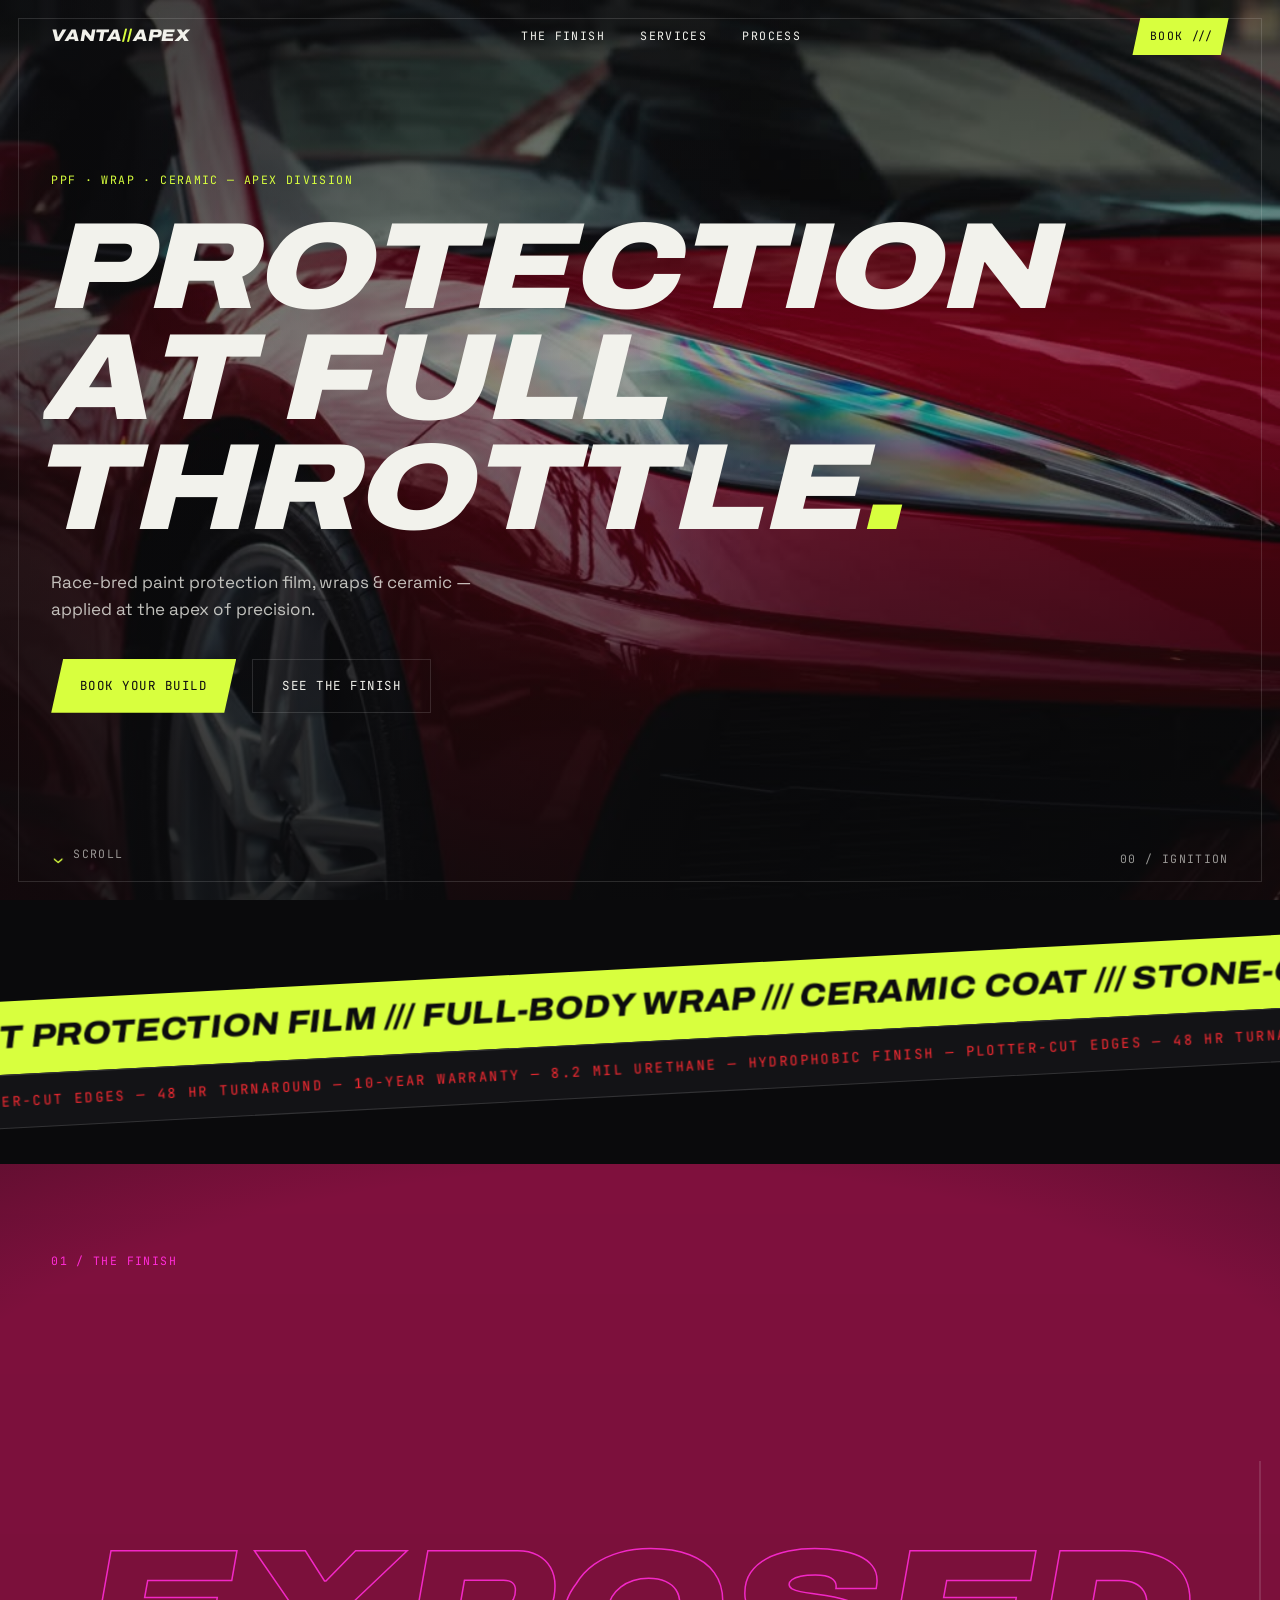
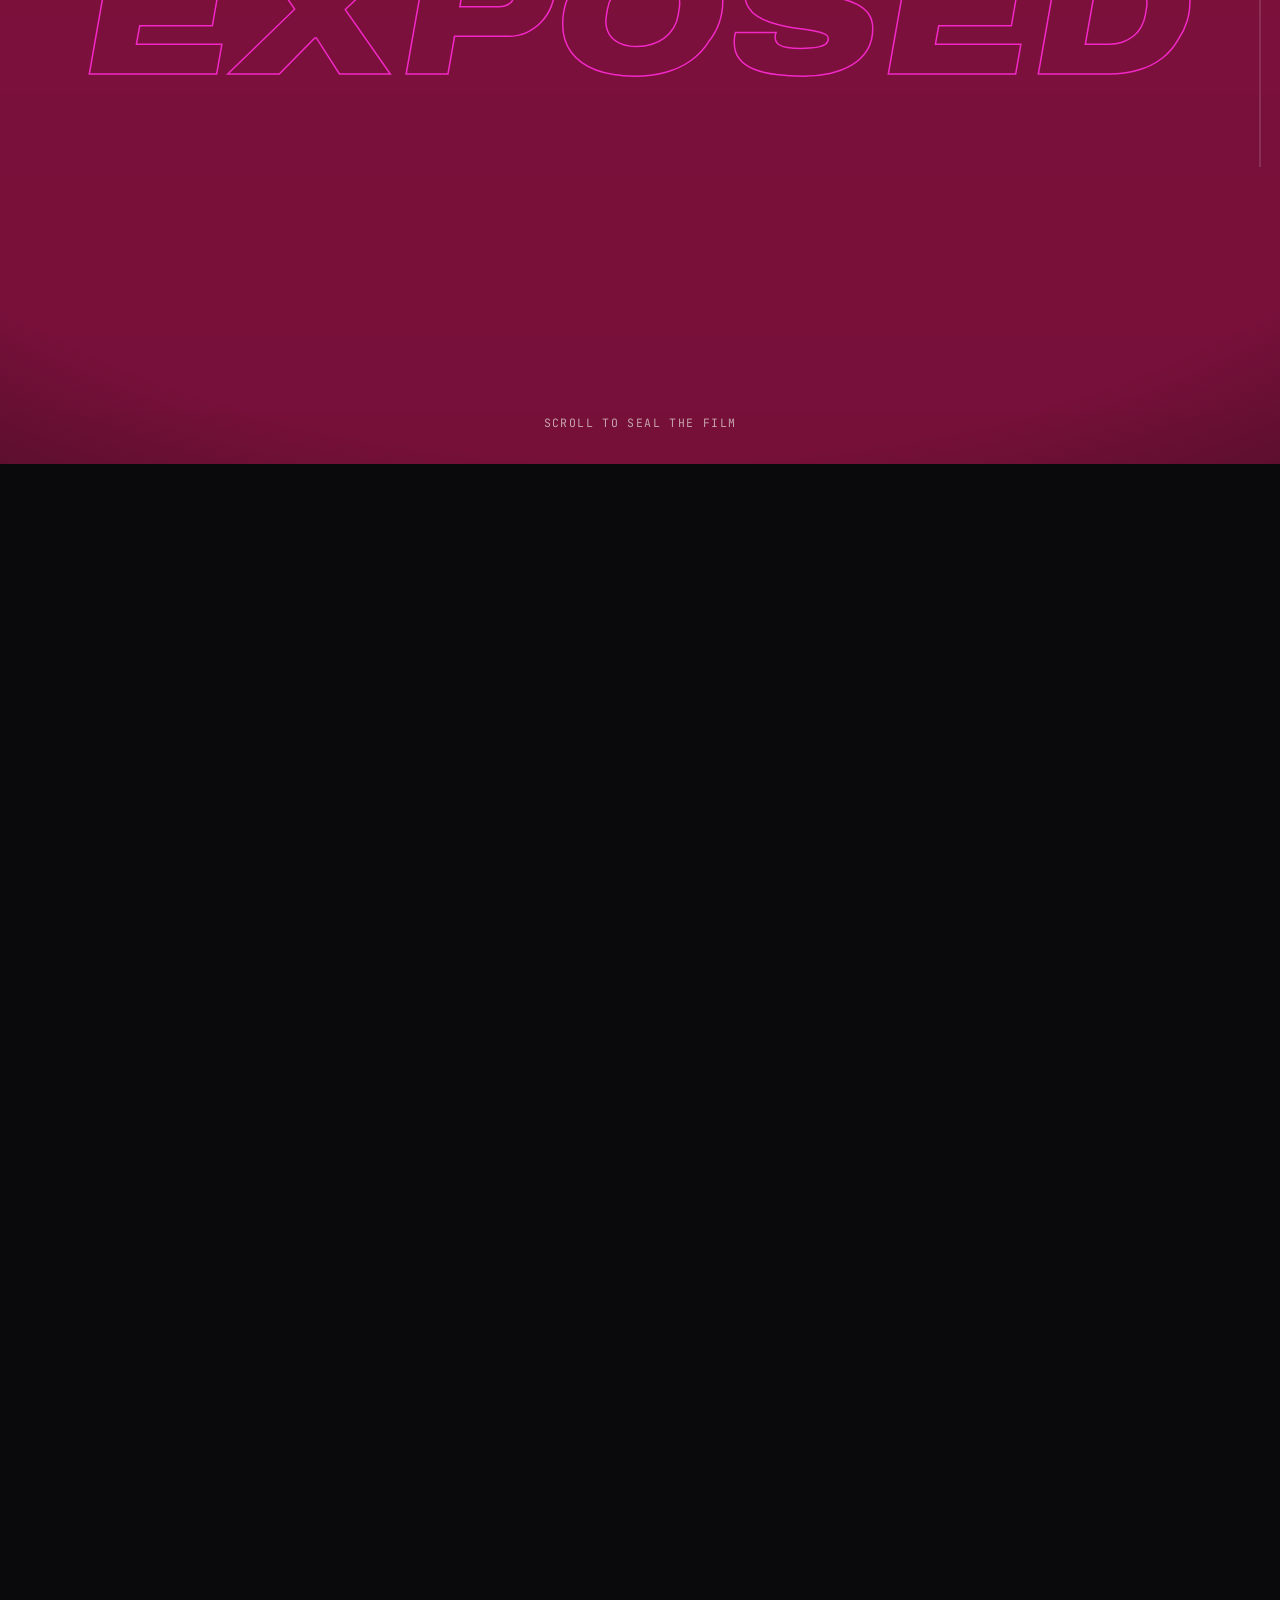
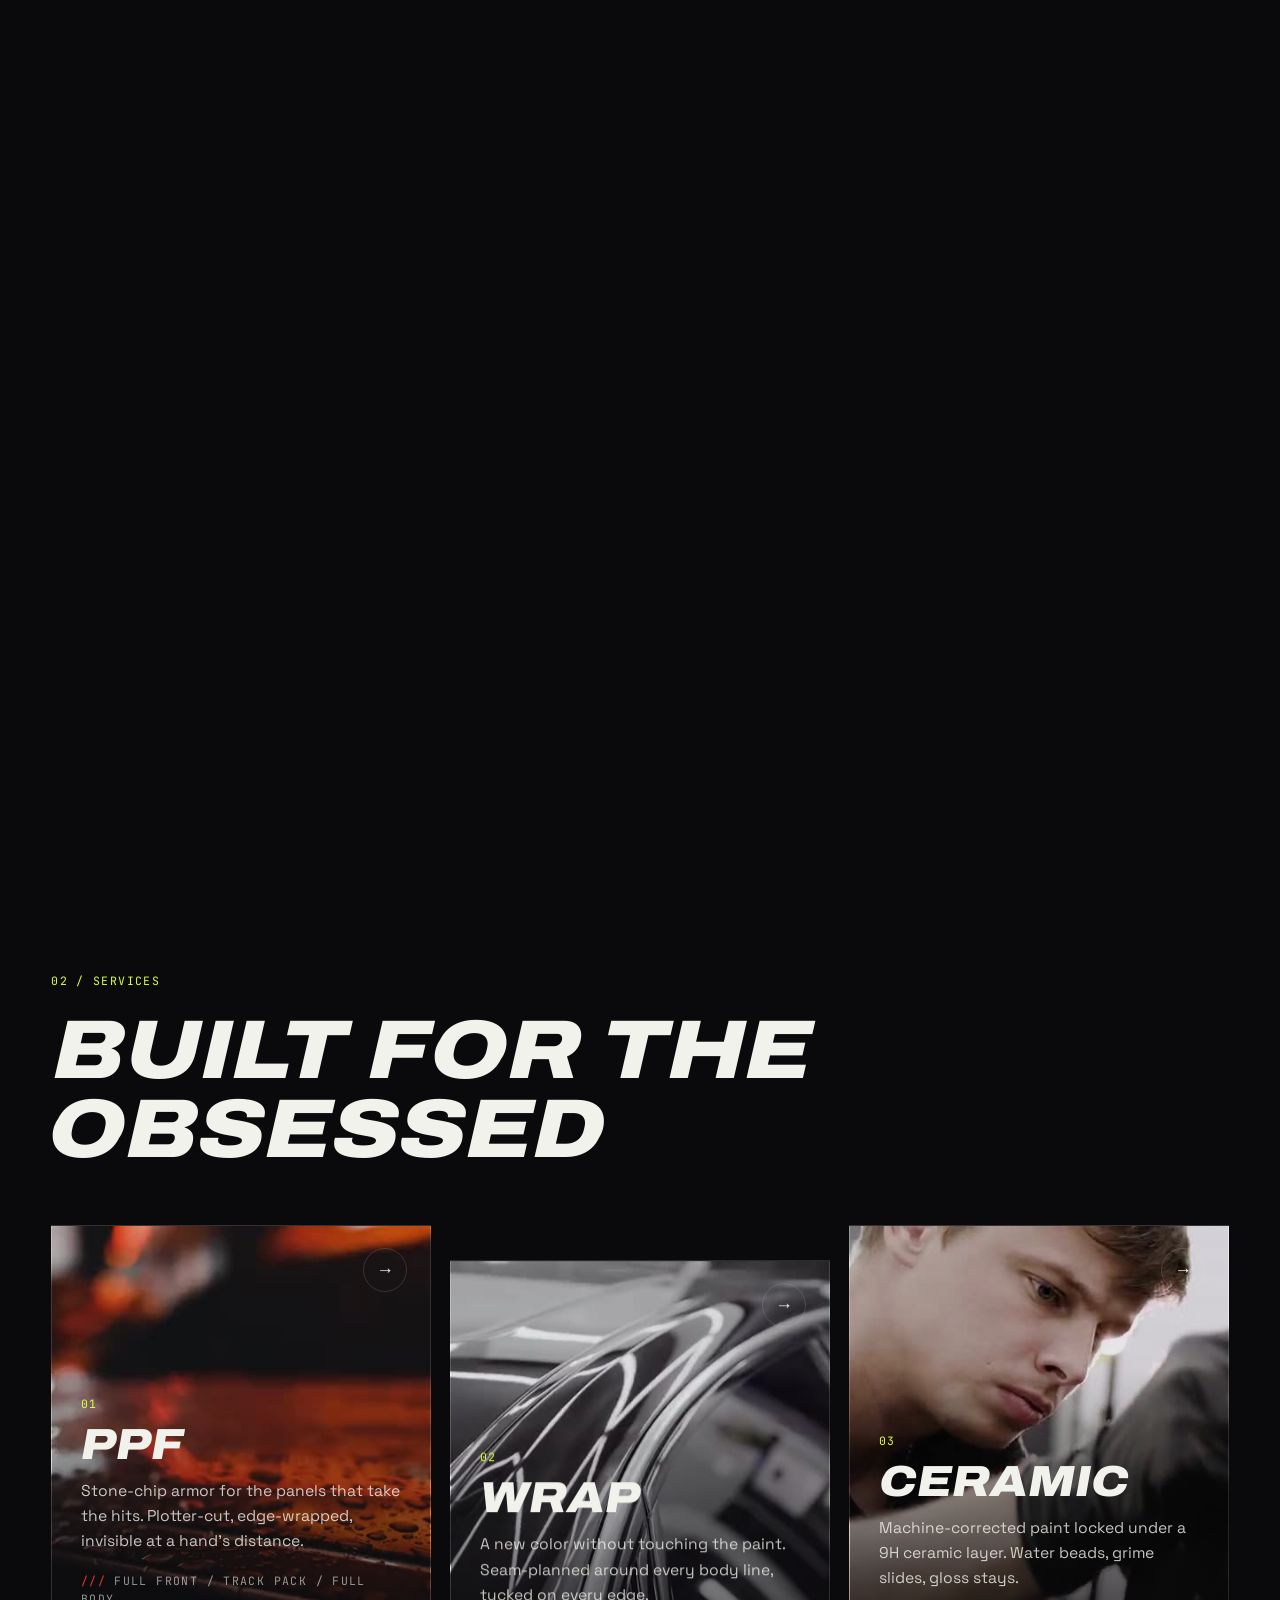
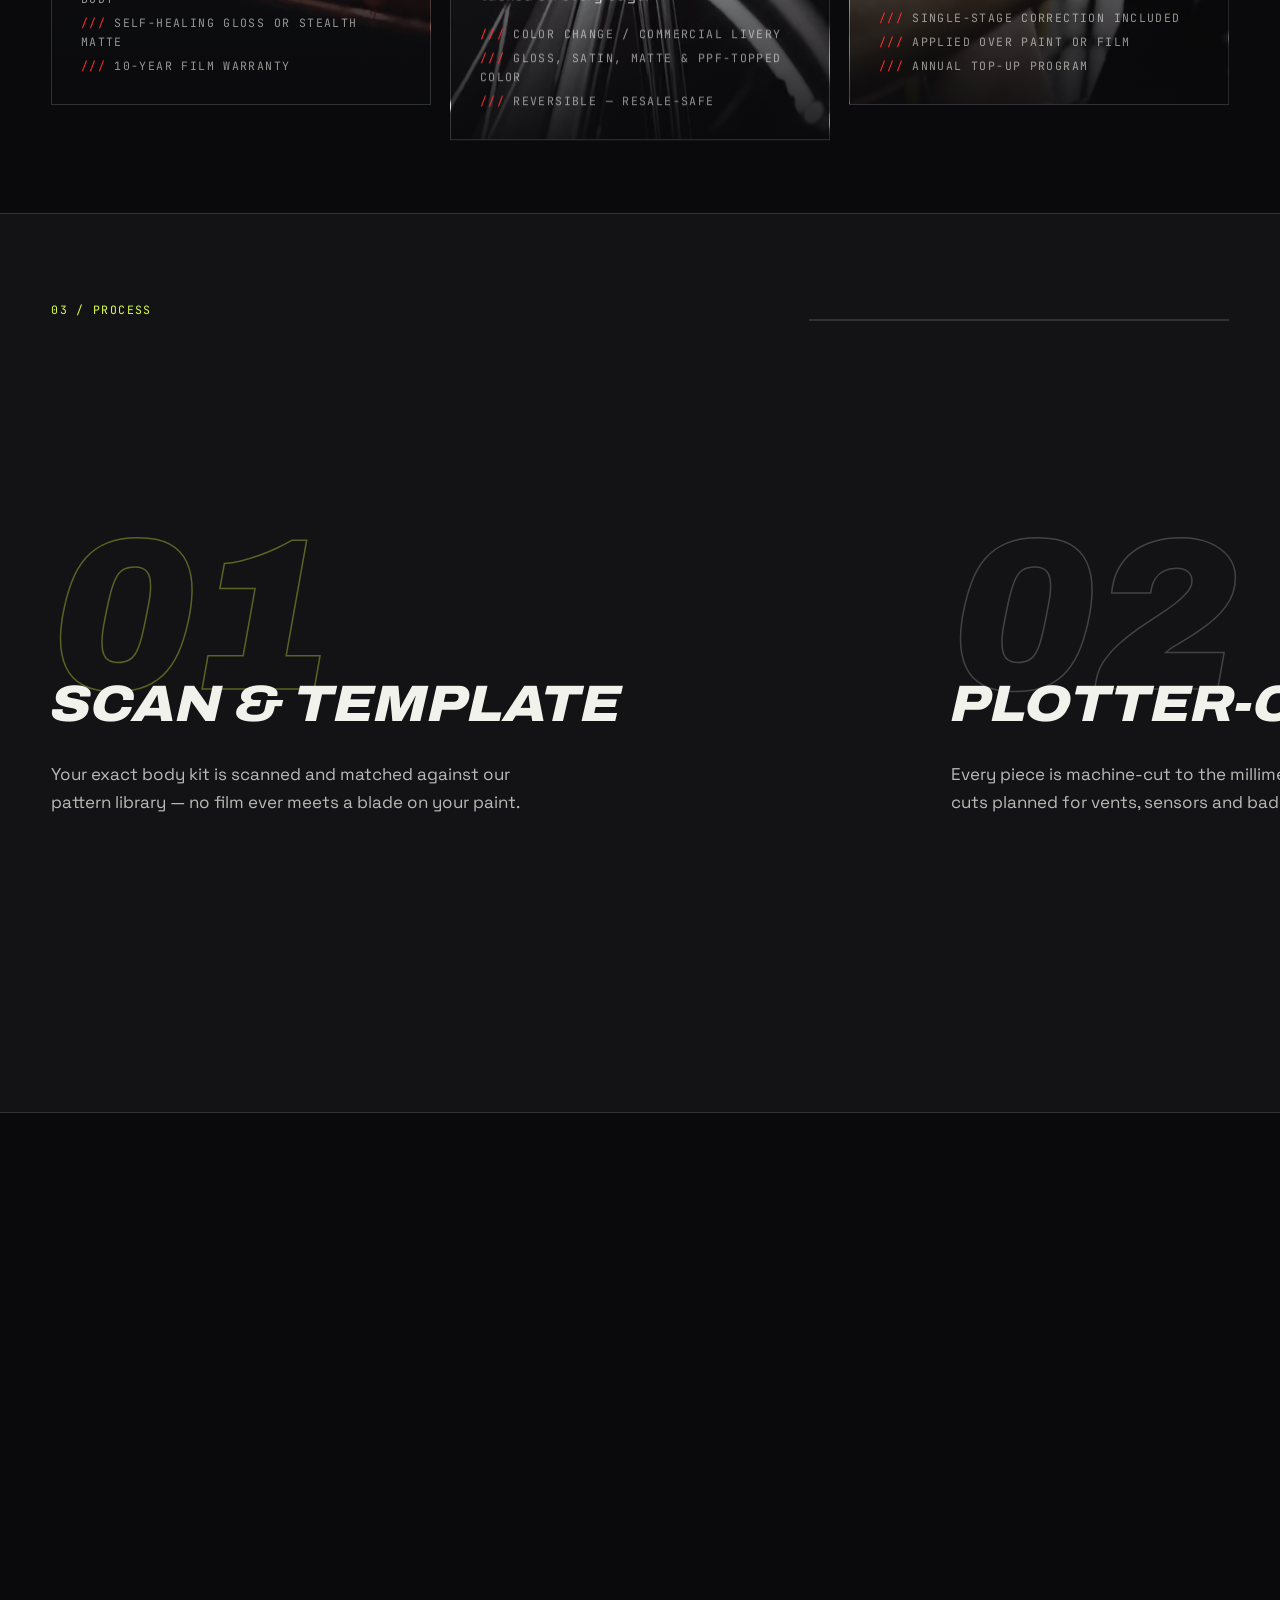
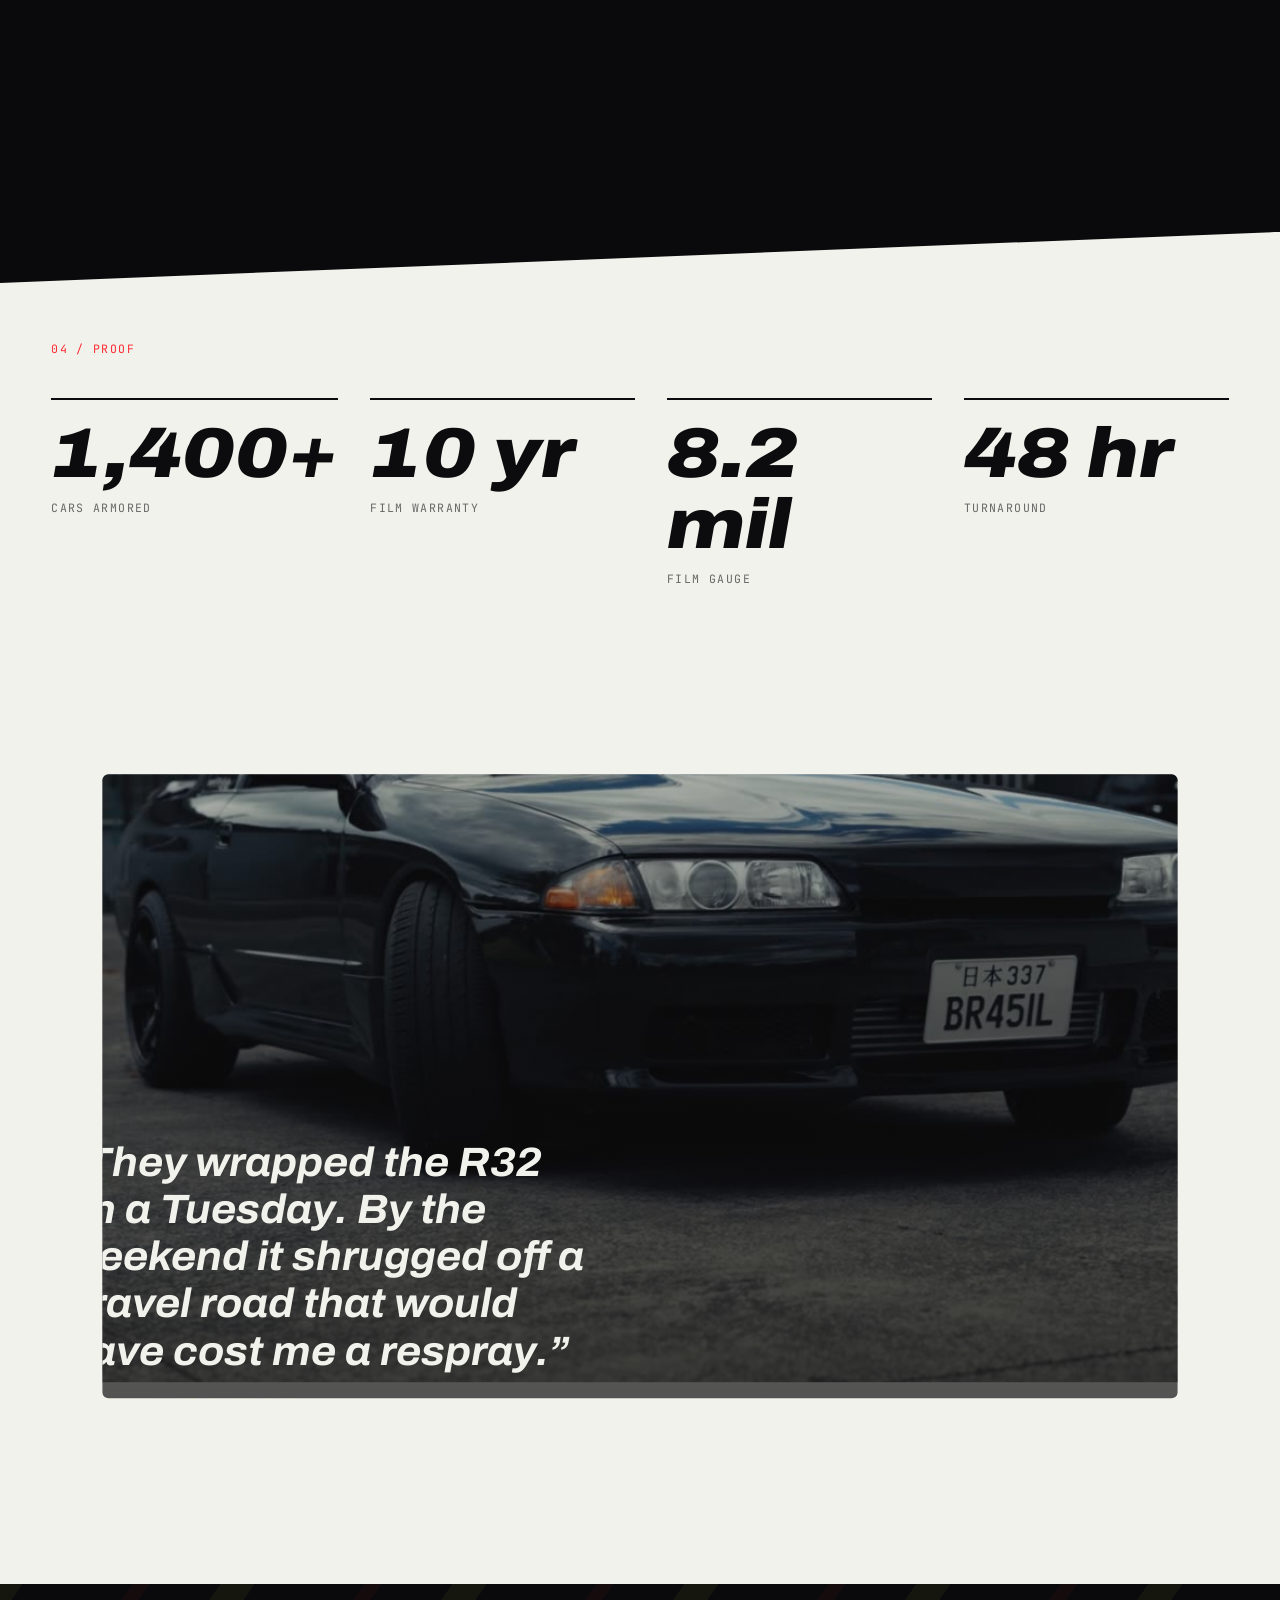
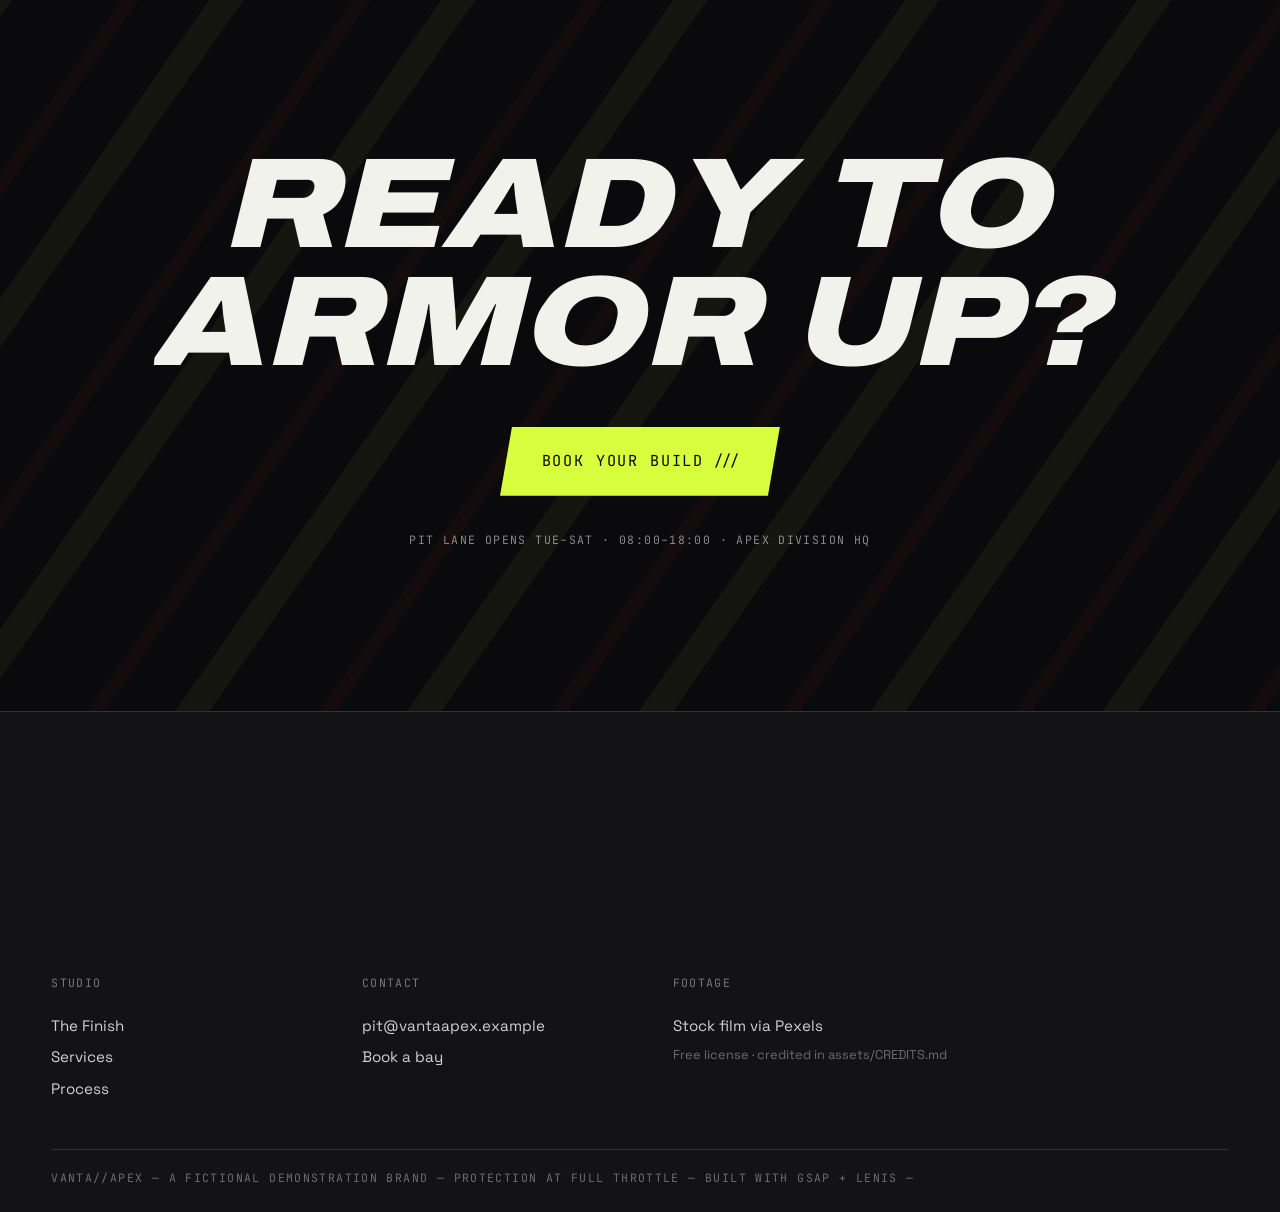
==== website/index.html @ 0e06d53e "Add VANTA//APEX PPF brand website with scroll-scrubbed motion graphics Single-page static site for a" ====
<!DOCTYPE html>
<html lang="en">
<head>
  <meta charset="UTF-8">
  <meta name="viewport" content="width=device-width, initial-scale=1.0">
  <title>VANTA//APEX — Paint Protection at Full Throttle</title>
  <meta name="description" content="Race-bred paint protection film, wraps & ceramic — applied at the apex of precision.">
  <link rel="icon" href="data:image/svg+xml,%3Csvg xmlns=%27http://www.w3.org/2000/svg%27 viewBox=%270 0 32 32%27%3E%3Cpath d=%27M6 4h8L26 16 14 28H6l12-12z%27 fill=%27%23D8FF3E%27/%3E%3C/svg%3E">
  <link rel="stylesheet" href="css/fonts.css">
  <link rel="stylesheet" href="css/main.css">
</head>
<body>

  <!-- S0 · Preloader -->
  <div class="preloader" id="preloader" aria-hidden="true">
    <div class="preloader__inner">
      <div class="preloader__logo">VANTA<span class="slash">//</span>APEX</div>
      <div class="preloader__count"><span id="preCount">000</span><span class="preloader__unit">%</span></div>
      <div class="preloader__bar"><span id="preBar"></span></div>
    </div>
    <div class="preloader__curtain preloader__curtain--volt"></div>
    <div class="preloader__curtain preloader__curtain--carbon"></div>
  </div>

  <!-- Custom cursor -->
  <div class="cursor" id="cursorDot" aria-hidden="true"></div>
  <div class="cursor-ring" id="cursorRing" aria-hidden="true"><span id="cursorLabel"></span></div>

  <!-- Nav -->
  <header class="nav" id="nav">
    <a class="nav__logo" href="#top" data-cursor="link">VANTA<span class="slash">//</span>APEX</a>
    <nav class="nav__links" aria-label="Primary">
      <a href="#finish" class="nav__link" data-cursor="link"><span data-roll="The Finish">The Finish</span></a>
      <a href="#services" class="nav__link" data-cursor="link"><span data-roll="Services">Services</span></a>
      <a href="#process" class="nav__link" data-cursor="link"><span data-roll="Process">Process</span></a>
    </nav>
    <a href="#book" class="nav__cta" data-cursor="link" data-magnetic>Book <span class="chev">///</span></a>
  </header>

  <main id="top">

    <!-- S1 · Hero -->
    <section class="hero" id="hero">
      <div class="hero__media">
        <video class="hero__video" src="assets/video/hero.mp4" poster="assets/img/poster-hero.jpg"
               autoplay muted loop playsinline aria-hidden="true"></video>
        <div class="hero__shade"></div>
      </div>
      <div class="hero__frame" aria-hidden="true"></div>
      <div class="hero__content">
        <p class="hero__kicker mono" data-hero-fade>PPF · WRAP · CERAMIC — APEX DIVISION</p>
        <h1 class="hero__title" id="heroTitle">
          <span class="hero__line">Protection</span>
          <span class="hero__line">at full</span>
          <span class="hero__line">throttle<span class="volt-dot">.</span></span>
        </h1>
        <p class="hero__sub" data-hero-fade>Race-bred paint protection film, wraps &amp; ceramic —<br>applied at the apex of precision.</p>
        <div class="hero__actions" data-hero-fade>
          <a class="btn btn--volt" href="#book" data-cursor="link" data-magnetic>Book your build</a>
          <a class="btn btn--ghost" href="#finish" data-cursor="link">See the finish</a>
        </div>
      </div>
      <div class="hero__cue mono" data-hero-fade aria-hidden="true"><span class="hero__cue-chev">‹</span> scroll</div>
      <div class="hero__index mono" aria-hidden="true">00 / IGNITION</div>
    </section>

    <!-- S2 · Velocity marquee -->
    <section class="marquee" aria-hidden="true">
      <div class="marquee__band marquee__band--volt">
        <div class="marquee__track" id="marqueeA">
          <span>Paint protection film /// Full-body wrap /// Ceramic coat /// Stone-chip armor /// Self-healing topcoat ///&nbsp;</span>
          <span>Paint protection film /// Full-body wrap /// Ceramic coat /// Stone-chip armor /// Self-healing topcoat ///&nbsp;</span>
        </div>
      </div>
      <div class="marquee__band marquee__band--dark">
        <div class="marquee__track" id="marqueeB">
          <span>10-year warranty — 8.2 mil urethane — hydrophobic finish — plotter-cut edges — 48 hr turnaround —&nbsp;</span>
          <span>10-year warranty — 8.2 mil urethane — hydrophobic finish — plotter-cut edges — 48 hr turnaround —&nbsp;</span>
        </div>
      </div>
    </section>

    <!-- S3 · THE FINISH — scroll-scrubbed film -->
    <section class="finish" id="finish">
      <div class="finish__stage">
        <canvas class="finish__canvas" id="finishCanvas" aria-label="Close-up of paint protection film gloss shifting under neon light as you scroll"></canvas>
        <img class="finish__poster" src="assets/img/poster-finish.jpg" alt="Neon light reflecting off film-protected black bodywork">
        <div class="finish__vignette" aria-hidden="true"></div>

        <div class="finish__hud" aria-hidden="true">
          <div class="finish__index mono">01 / THE FINISH</div>
          <div class="finish__phase">
            <span class="finish__word finish__word--a" id="wordExposed">Exposed</span>
            <span class="finish__word finish__word--b" id="wordArmored">Armored</span>
          </div>
          <div class="finish__callout finish__callout--1 mono" data-callout>
            <i></i>8.2 mil optical urethane
          </div>
          <div class="finish__callout finish__callout--2 mono" data-callout>
            <i></i>Self-healing topcoat
          </div>
          <div class="finish__callout finish__callout--3 mono" data-callout>
            <i></i>Hydrophobic, edge-sealed
          </div>
          <div class="finish__rail"><span id="finishRail"></span></div>
          <div class="finish__hint mono">Scroll to seal the film</div>
        </div>
      </div>
    </section>

    <!-- S4 · Services -->
    <section class="services" id="services">
      <div class="services__head">
        <p class="eyebrow mono" data-reveal>02 / SERVICES</p>
        <h2 class="services__title" id="servicesTitle">Built for the obsessed</h2>
      </div>
      <div class="services__grid">
        <article class="card card--ppf" data-card data-cursor="play">
          <video class="card__video" src="assets/video/hover-ppf.mp4" muted loop playsinline preload="metadata"></video>
          <div class="card__body">
            <p class="card__num mono">01</p>
            <h3 class="card__title">PPF</h3>
            <p class="card__desc">Stone-chip armor for the panels that take the hits. Plotter-cut, edge-wrapped, invisible at a hand's distance.</p>
            <ul class="card__specs mono">
              <li>Full front / track pack / full body</li>
              <li>Self-healing gloss or stealth matte</li>
              <li>10-year film warranty</li>
            </ul>
          </div>
          <span class="card__arrow" data-magnetic aria-hidden="true">→</span>
        </article>
        <article class="card card--wrap" data-card data-cursor="play">
          <video class="card__video" src="assets/video/hover-wrap.mp4" muted loop playsinline preload="metadata"></video>
          <div class="card__body">
            <p class="card__num mono">02</p>
            <h3 class="card__title">Wrap</h3>
            <p class="card__desc">A new color without touching the paint. Seam-planned around every body line, tucked on every edge.</p>
            <ul class="card__specs mono">
              <li>Color change / commercial livery</li>
              <li>Gloss, satin, matte &amp; PPF-topped color</li>
              <li>Reversible — resale-safe</li>
            </ul>
          </div>
          <span class="card__arrow" data-magnetic aria-hidden="true">→</span>
        </article>
        <article class="card card--ceramic" data-card data-cursor="play">
          <video class="card__video" src="assets/video/hover-ceramic.mp4" muted loop playsinline preload="metadata"></video>
          <div class="card__body">
            <p class="card__num mono">03</p>
            <h3 class="card__title">Ceramic</h3>
            <p class="card__desc">Machine-corrected paint locked under a 9H ceramic layer. Water beads, grime slides, gloss stays.</p>
            <ul class="card__specs mono">
              <li>Single-stage correction included</li>
              <li>Applied over paint or film</li>
              <li>Annual top-up program</li>
            </ul>
          </div>
          <span class="card__arrow" data-magnetic aria-hidden="true">→</span>
        </article>
      </div>
    </section>

    <!-- S5 · Process — horizontal pin -->
    <section class="process" id="process">
      <div class="process__pin">
        <div class="process__head">
          <p class="eyebrow mono">03 / PROCESS</p>
          <div class="process__telemetry"><span id="telemetryBar"></span></div>
        </div>
        <div class="process__track" id="processTrack">
          <article class="panel">
            <span class="panel__num" aria-hidden="true">01</span>
            <h3 class="panel__title">Scan &amp; template</h3>
            <p class="panel__desc">Your exact body kit is scanned and matched against our pattern library — no film ever meets a blade on your paint.</p>
          </article>
          <article class="panel">
            <span class="panel__num" aria-hidden="true">02</span>
            <h3 class="panel__title">Plotter-cut</h3>
            <p class="panel__desc">Every piece is machine-cut to the millimeter, with relief cuts planned for vents, sensors and badges.</p>
          </article>
          <article class="panel">
            <span class="panel__num" aria-hidden="true">03</span>
            <h3 class="panel__title">Apply at the apex</h3>
            <p class="panel__desc">Slip solution, squeegee, heat. Film is stretched through the curves the way a driver takes them — once, cleanly.</p>
          </article>
          <article class="panel">
            <span class="panel__num" aria-hidden="true">04</span>
            <h3 class="panel__title">Cure &amp; inspect</h3>
            <p class="panel__desc">48 hours in a dust-controlled bay, then a light-tunnel inspection of every edge before handover.</p>
          </article>
        </div>
      </div>
    </section>

    <!-- S6 · Numbers -->
    <section class="numbers" id="numbers">
      <p class="eyebrow eyebrow--dark mono" data-reveal>04 / PROOF</p>
      <div class="numbers__grid">
        <div class="stat" data-stat>
          <span class="stat__value"><span class="stat__count" data-count="1400">0</span>+</span>
          <span class="stat__label mono">Cars armored</span>
        </div>
        <div class="stat" data-stat>
          <span class="stat__value"><span class="stat__count" data-count="10">0</span> yr</span>
          <span class="stat__label mono">Film warranty</span>
        </div>
        <div class="stat" data-stat>
          <span class="stat__value"><span class="stat__count" data-count="82" data-decimal="1">0</span> mil</span>
          <span class="stat__label mono">Film gauge</span>
        </div>
        <div class="stat" data-stat>
          <span class="stat__value"><span class="stat__count" data-count="48">0</span> hr</span>
          <span class="stat__label mono">Turnaround</span>
        </div>
      </div>
    </section>

    <!-- S7 · Showcase -->
    <section class="showcase" id="showcase">
      <div class="showcase__window" id="showcaseWindow">
        <video class="showcase__video" id="showcaseVideo" src="assets/video/showcase.mp4" poster="assets/img/poster-showcase.jpg"
               autoplay muted loop playsinline aria-hidden="true"></video>
        <div class="showcase__shade"></div>
        <figure class="showcase__quote">
          <blockquote id="quoteText">&ldquo;They wrapped the R32 on a Tuesday. By the weekend it shrugged off a gravel road that would have cost me a respray.&rdquo;</blockquote>
          <figcaption class="mono">— R. Tanaka · GT Owners Club</figcaption>
        </figure>
      </div>
    </section>

    <!-- S8 · CTA -->
    <section class="cta" id="book">
      <div class="cta__stripes" aria-hidden="true"></div>
      <h2 class="cta__title" id="ctaTitle"><span class="cta__line">Ready to</span> <span class="cta__line">armor up?</span></h2>
      <a class="btn btn--volt btn--xl" href="mailto:pit@vantaapex.example" data-cursor="link" data-magnetic>
        <span class="btn__text">Book your build</span> <span class="chev">///</span>
      </a>
      <p class="cta__meta mono">Pit lane opens Tue–Sat · 08:00–18:00 · Apex Division HQ</p>
    </section>

  </main>

  <!-- S9 · Footer -->
  <footer class="footer">
    <div class="footer__logo" id="footerLogo" aria-hidden="true">VANTA//APEX</div>
    <div class="footer__cols">
      <div class="footer__col">
        <p class="footer__head mono">Studio</p>
        <a href="#finish" data-cursor="link">The Finish</a>
        <a href="#services" data-cursor="link">Services</a>
        <a href="#process" data-cursor="link">Process</a>
      </div>
      <div class="footer__col">
        <p class="footer__head mono">Contact</p>
        <a href="mailto:pit@vantaapex.example" data-cursor="link">pit@vantaapex.example</a>
        <a href="#book" data-cursor="link">Book a bay</a>
      </div>
      <div class="footer__col">
        <p class="footer__head mono">Footage</p>
        <a href="https://www.pexels.com" target="_blank" rel="noopener" data-cursor="link">Stock film via Pexels</a>
        <span class="footer__fine">Free license · credited in assets/CREDITS.md</span>
      </div>
    </div>
    <p class="footer__ticker mono" aria-hidden="true">VANTA//APEX — a fictional demonstration brand — protection at full throttle — built with GSAP + Lenis —&nbsp;</p>
  </footer>

  <script src="vendor/gsap.min.js"></script>
  <script src="vendor/ScrollTrigger.min.js"></script>
  <script src="vendor/SplitText.min.js"></script>
  <script src="vendor/lenis.min.js"></script>
  <script src="js/scrub.js"></script>
  <script src="js/fx.js"></script>
  <script src="js/main.js"></script>
</body>
</html>
---- website/css/fonts.css ----
/* vietnamese */
@font-face {
  font-family: 'Archivo';
  font-style: italic;
  font-weight: 500 900;
  font-stretch: 62% 125%;
  font-display: swap;
  src: url(../fonts/f-73490cd49a.woff2) format('woff2');
  unicode-range: U+0102-0103, U+0110-0111, U+0128-0129, U+0168-0169, U+01A0-01A1, U+01AF-01B0, U+0300-0301, U+0303-0304, U+0308-0309, U+0323, U+0329, U+1EA0-1EF9, U+20AB;
}
/* latin-ext */
@font-face {
  font-family: 'Archivo';
  font-style: italic;
  font-weight: 500 900;
  font-stretch: 62% 125%;
  font-display: swap;
  src: url(../fonts/f-5260528305.woff2) format('woff2');
  unicode-range: U+0100-02BA, U+02BD-02C5, U+02C7-02CC, U+02CE-02D7, U+02DD-02FF, U+0304, U+0308, U+0329, U+1D00-1DBF, U+1E00-1E9F, U+1EF2-1EFF, U+2020, U+20A0-20AB, U+20AD-20C0, U+2113, U+2C60-2C7F, U+A720-A7FF;
}
/* latin */
@font-face {
  font-family: 'Archivo';
  font-style: italic;
  font-weight: 500 900;
  font-stretch: 62% 125%;
  font-display: swap;
  src: url(../fonts/f-33f2501f97.woff2) format('woff2');
  unicode-range: U+0000-00FF, U+0131, U+0152-0153, U+02BB-02BC, U+02C6, U+02DA, U+02DC, U+0304, U+0308, U+0329, U+2000-206F, U+20AC, U+2122, U+2191, U+2193, U+2212, U+2215, U+FEFF, U+FFFD;
}
/* vietnamese */
@font-face {
  font-family: 'Archivo';
  font-style: normal;
  font-weight: 500 900;
  font-stretch: 62% 125%;
  font-display: swap;
  src: url(../fonts/f-274a3b5b84.woff2) format('woff2');
  unicode-range: U+0102-0103, U+0110-0111, U+0128-0129, U+0168-0169, U+01A0-01A1, U+01AF-01B0, U+0300-0301, U+0303-0304, U+0308-0309, U+0323, U+0329, U+1EA0-1EF9, U+20AB;
}
/* latin-ext */
@font-face {
  font-family: 'Archivo';
  font-style: normal;
  font-weight: 500 900;
  font-stretch: 62% 125%;
  font-display: swap;
  src: url(../fonts/f-c422bfcfaf.woff2) format('woff2');
  unicode-range: U+0100-02BA, U+02BD-02C5, U+02C7-02CC, U+02CE-02D7, U+02DD-02FF, U+0304, U+0308, U+0329, U+1D00-1DBF, U+1E00-1E9F, U+1EF2-1EFF, U+2020, U+20A0-20AB, U+20AD-20C0, U+2113, U+2C60-2C7F, U+A720-A7FF;
}
/* latin */
@font-face {
  font-family: 'Archivo';
  font-style: normal;
  font-weight: 500 900;
  font-stretch: 62% 125%;
  font-display: swap;
  src: url(../fonts/f-b920293217.woff2) format('woff2');
  unicode-range: U+0000-00FF, U+0131, U+0152-0153, U+02BB-02BC, U+02C6, U+02DA, U+02DC, U+0304, U+0308, U+0329, U+2000-206F, U+20AC, U+2122, U+2191, U+2193, U+2212, U+2215, U+FEFF, U+FFFD;
}
/* cyrillic-ext */
@font-face {
  font-family: 'JetBrains Mono';
  font-style: normal;
  font-weight: 400;
  font-display: swap;
  src: url(../fonts/f-27e1b5c320.woff2) format('woff2');
  unicode-range: U+0460-052F, U+1C80-1C8A, U+20B4, U+2DE0-2DFF, U+A640-A69F, U+FE2E-FE2F;
}
/* cyrillic */
@font-face {
  font-family: 'JetBrains Mono';
  font-style: normal;
  font-weight: 400;
  font-display: swap;
  src: url(../fonts/f-b1b0412a2f.woff2) format('woff2');
  unicode-range: U+0301, U+0400-045F, U+0490-0491, U+04B0-04B1, U+2116;
}
/* greek */
@font-face {
  font-family: 'JetBrains Mono';
  font-style: normal;
  font-weight: 400;
  font-display: swap;
  src: url(../fonts/f-fe142708d5.woff2) format('woff2');
  unicode-range: U+0370-0377, U+037A-037F, U+0384-038A, U+038C, U+038E-03A1, U+03A3-03FF;
}
/* vietnamese */
@font-face {
  font-family: 'JetBrains Mono';
  font-style: normal;
  font-weight: 400;
  font-display: swap;
  src: url(../fonts/f-ab7c1a7e97.woff2) format('woff2');
  unicode-range: U+0102-0103, U+0110-0111, U+0128-0129, U+0168-0169, U+01A0-01A1, U+01AF-01B0, U+0300-0301, U+0303-0304, U+0308-0309, U+0323, U+0329, U+1EA0-1EF9, U+20AB;
}
/* latin-ext */
@font-face {
  font-family: 'JetBrains Mono';
  font-style: normal;
  font-weight: 400;
  font-display: swap;
  src: url(../fonts/f-ba16536d41.woff2) format('woff2');
  unicode-range: U+0100-02BA, U+02BD-02C5, U+02C7-02CC, U+02CE-02D7, U+02DD-02FF, U+0304, U+0308, U+0329, U+1D00-1DBF, U+1E00-1E9F, U+1EF2-1EFF, U+2020, U+20A0-20AB, U+20AD-20C0, U+2113, U+2C60-2C7F, U+A720-A7FF;
}
/* latin */
@font-face {
  font-family: 'JetBrains Mono';
  font-style: normal;
  font-weight: 400;
  font-display: swap;
  src: url(../fonts/f-480c062501.woff2) format('woff2');
  unicode-range: U+0000-00FF, U+0131, U+0152-0153, U+02BB-02BC, U+02C6, U+02DA, U+02DC, U+0304, U+0308, U+0329, U+2000-206F, U+20AC, U+2122, U+2191, U+2193, U+2212, U+2215, U+FEFF, U+FFFD;
}
/* cyrillic-ext */
@font-face {
  font-family: 'JetBrains Mono';
  font-style: normal;
  font-weight: 700;
  font-display: swap;
  src: url(../fonts/f-27e1b5c320.woff2) format('woff2');
  unicode-range: U+0460-052F, U+1C80-1C8A, U+20B4, U+2DE0-2DFF, U+A640-A69F, U+FE2E-FE2F;
}
/* cyrillic */
@font-face {
  font-family: 'JetBrains Mono';
  font-style: normal;
  font-weight: 700;
  font-display: swap;
  src: url(../fonts/f-b1b0412a2f.woff2) format('woff2');
  unicode-range: U+0301, U+0400-045F, U+0490-0491, U+04B0-04B1, U+2116;
}
/* greek */
@font-face {
  font-family: 'JetBrains Mono';
  font-style: normal;
  font-weight: 700;
  font-display: swap;
  src: url(../fonts/f-fe142708d5.woff2) format('woff2');
  unicode-range: U+0370-0377, U+037A-037F, U+0384-038A, U+038C, U+038E-03A1, U+03A3-03FF;
}
/* vietnamese */
@font-face {
  font-family: 'JetBrains Mono';
  font-style: normal;
  font-weight: 700;
  font-display: swap;
  src: url(../fonts/f-ab7c1a7e97.woff2) format('woff2');
  unicode-range: U+0102-0103, U+0110-0111, U+0128-0129, U+0168-0169, U+01A0-01A1, U+01AF-01B0, U+0300-0301, U+0303-0304, U+0308-0309, U+0323, U+0329, U+1EA0-1EF9, U+20AB;
}
/* latin-ext */
@font-face {
  font-family: 'JetBrains Mono';
  font-style: normal;
  font-weight: 700;
  font-display: swap;
  src: url(../fonts/f-ba16536d41.woff2) format('woff2');
  unicode-range: U+0100-02BA, U+02BD-02C5, U+02C7-02CC, U+02CE-02D7, U+02DD-02FF, U+0304, U+0308, U+0329, U+1D00-1DBF, U+1E00-1E9F, U+1EF2-1EFF, U+2020, U+20A0-20AB, U+20AD-20C0, U+2113, U+2C60-2C7F, U+A720-A7FF;
}
/* latin */
@font-face {
  font-family: 'JetBrains Mono';
  font-style: normal;
  font-weight: 700;
  font-display: swap;
  src: url(../fonts/f-480c062501.woff2) format('woff2');
  unicode-range: U+0000-00FF, U+0131, U+0152-0153, U+02BB-02BC, U+02C6, U+02DA, U+02DC, U+0304, U+0308, U+0329, U+2000-206F, U+20AC, U+2122, U+2191, U+2193, U+2212, U+2215, U+FEFF, U+FFFD;
}
/* vietnamese */
@font-face {
  font-family: 'Space Grotesk';
  font-style: normal;
  font-weight: 400;
  font-display: swap;
  src: url(../fonts/f-7c5c586c29.woff2) format('woff2');
  unicode-range: U+0102-0103, U+0110-0111, U+0128-0129, U+0168-0169, U+01A0-01A1, U+01AF-01B0, U+0300-0301, U+0303-0304, U+0308-0309, U+0323, U+0329, U+1EA0-1EF9, U+20AB;
}
/* latin-ext */
@font-face {
  font-family: 'Space Grotesk';
  font-style: normal;
  font-weight: 400;
  font-display: swap;
  src: url(../fonts/f-611be241a4.woff2) format('woff2');
  unicode-range: U+0100-02BA, U+02BD-02C5, U+02C7-02CC, U+02CE-02D7, U+02DD-02FF, U+0304, U+0308, U+0329, U+1D00-1DBF, U+1E00-1E9F, U+1EF2-1EFF, U+2020, U+20A0-20AB, U+20AD-20C0, U+2113, U+2C60-2C7F, U+A720-A7FF;
}
/* latin */
@font-face {
  font-family: 'Space Grotesk';
  font-style: normal;
  font-weight: 400;
  font-display: swap;
  src: url(../fonts/f-ecea81d5b4.woff2) format('woff2');
  unicode-range: U+0000-00FF, U+0131, U+0152-0153, U+02BB-02BC, U+02C6, U+02DA, U+02DC, U+0304, U+0308, U+0329, U+2000-206F, U+20AC, U+2122, U+2191, U+2193, U+2212, U+2215, U+FEFF, U+FFFD;
}
/* vietnamese */
@font-face {
  font-family: 'Space Grotesk';
  font-style: normal;
  font-weight: 500;
  font-display: swap;
  src: url(../fonts/f-7c5c586c29.woff2) format('woff2');
  unicode-range: U+0102-0103, U+0110-0111, U+0128-0129, U+0168-0169, U+01A0-01A1, U+01AF-01B0, U+0300-0301, U+0303-0304, U+0308-0309, U+0323, U+0329, U+1EA0-1EF9, U+20AB;
}
/* latin-ext */
@font-face {
  font-family: 'Space Grotesk';
  font-style: normal;
  font-weight: 500;
  font-display: swap;
  src: url(../fonts/f-611be241a4.woff2) format('woff2');
  unicode-range: U+0100-02BA, U+02BD-02C5, U+02C7-02CC, U+02CE-02D7, U+02DD-02FF, U+0304, U+0308, U+0329, U+1D00-1DBF, U+1E00-1E9F, U+1EF2-1EFF, U+2020, U+20A0-20AB, U+20AD-20C0, U+2113, U+2C60-2C7F, U+A720-A7FF;
}
/* latin */
@font-face {
  font-family: 'Space Grotesk';
  font-style: normal;
  font-weight: 500;
  font-display: swap;
  src: url(../fonts/f-ecea81d5b4.woff2) format('woff2');
  unicode-range: U+0000-00FF, U+0131, U+0152-0153, U+02BB-02BC, U+02C6, U+02DA, U+02DC, U+0304, U+0308, U+0329, U+2000-206F, U+20AC, U+2122, U+2191, U+2193, U+2212, U+2215, U+FEFF, U+FFFD;
}
---- website/css/main.css ----
/* ==========================================================================
   VANTA//APEX — racing-energy design system
   ========================================================================== */

:root {
  --carbon: #0A0A0C;
  --carbon-2: #131316;
  --volt: #D8FF3E;
  --signal: #FF2B33;
  --neon: #FF2BD6;            /* magenta phase of THE FINISH footage */
  --paper: #F2F2EC;
  --ink: #0C0C0E;
  --line: rgba(242, 242, 236, 0.14);
  --line-dark: rgba(12, 12, 14, 0.16);

  --font-display: "Archivo", sans-serif;
  --font-body: "Space Grotesk", sans-serif;
  --font-mono: "JetBrains Mono", monospace;

  --shear: 5deg;              /* diagonal section edges */
  --gutter: clamp(1.25rem, 4vw, 4rem);
}

*, *::before, *::after { box-sizing: border-box; margin: 0; padding: 0; }

html { scroll-behavior: auto; }
html.lenis, html.lenis body { height: auto; }
.lenis.lenis-smooth { scroll-behavior: auto !important; }

body {
  background: var(--carbon);
  color: var(--paper);
  font-family: var(--font-body);
  font-size: 1.0625rem;
  line-height: 1.6;
  -webkit-font-smoothing: antialiased;
  overflow-x: clip;
}

::selection { background: var(--volt); color: var(--ink); }

img, video, canvas { display: block; max-width: 100%; }
a { color: inherit; text-decoration: none; }
.mono { font-family: var(--font-mono); font-size: 0.72rem; letter-spacing: 0.12em; text-transform: uppercase; }
.slash { color: var(--volt); font-style: normal; }
.chev { color: currentColor; letter-spacing: -0.05em; }

.eyebrow { color: var(--volt); margin-bottom: 1.25rem; }
.eyebrow--dark { color: var(--signal); }

/* Display type: forward-lean racing italic */
.display {
  font-family: var(--font-display);
  font-weight: 850;
  font-style: italic;
  font-stretch: 115%;
  text-transform: uppercase;
  letter-spacing: -0.01em;
  line-height: 0.92;
}

/* ==========================================================================
   Preloader
   ========================================================================== */

.preloader {
  position: fixed; inset: 0; z-index: 100;
  background: var(--carbon);
  display: grid; place-items: center;
}
.preloader__inner { text-align: center; position: relative; z-index: 2; }
.preloader__logo {
  font-family: var(--font-display);
  font-weight: 850; font-style: italic; font-stretch: 115%;
  text-transform: uppercase;
  font-size: clamp(1.4rem, 4vw, 2.2rem);
  letter-spacing: 0.02em;
}
.preloader__count {
  font-family: var(--font-mono);
  font-size: clamp(3rem, 10vw, 6rem);
  font-weight: 700;
  color: var(--volt);
  line-height: 1;
  margin-top: 1.5rem;
  font-variant-numeric: tabular-nums;
}
.preloader__unit { font-size: 0.35em; vertical-align: super; color: var(--paper); opacity: 0.5; }
.preloader__bar {
  width: min(260px, 60vw); height: 2px;
  background: var(--line);
  margin: 1.5rem auto 0;
  overflow: hidden;
}
.preloader__bar span { display: block; height: 100%; width: 0%; background: var(--volt); }
.preloader__curtain { position: absolute; inset: 0; transform: translateY(101%); }
.preloader__curtain--volt { background: var(--volt); z-index: 3; }
.preloader__curtain--carbon { background: var(--carbon); z-index: 4; }

/* ==========================================================================
   Cursor (fine pointers only; enabled via .has-cursor on <html>)
   ========================================================================== */

.cursor, .cursor-ring { display: none; }
.has-cursor .cursor, .has-cursor .cursor-ring { opacity: 0; }
.has-cursor.cursor-live .cursor, .has-cursor.cursor-live .cursor-ring { opacity: 1; }
.has-cursor .cursor {
  display: block; position: fixed; z-index: 99; pointer-events: none;
  width: 8px; height: 8px; border-radius: 50%;
  background: var(--volt);
  top: -4px; left: -4px;
}
.has-cursor .cursor-ring {
  display: grid; place-items: center;
  position: fixed; z-index: 98; pointer-events: none;
  width: 40px; height: 40px; border-radius: 50%;
  border: 1px solid rgba(216, 255, 62, 0.5);
  top: -20px; left: -20px;
}
.has-cursor .cursor-ring span {
  font-family: var(--font-mono); font-size: 0.55rem;
  letter-spacing: 0.14em; text-transform: uppercase;
  color: var(--ink);
  opacity: 0; transform: scale(0.6);
  transition: opacity 0.18s, transform 0.18s;
}
.has-cursor .cursor-ring.is-active span { opacity: 1; transform: scale(1); }
.has-cursor * { cursor: none !important; }

/* ==========================================================================
   Nav
   ========================================================================== */

.nav {
  position: fixed; inset: 0 0 auto 0; z-index: 50;
  display: flex; align-items: center; justify-content: space-between;
  padding: 1.1rem var(--gutter);
  mix-blend-mode: normal;
  transition: background 0.35s, backdrop-filter 0.35s;
}
.nav.is-scrolled { background: rgba(10, 10, 12, 0.72); backdrop-filter: blur(14px); }
.nav__logo {
  font-family: var(--font-display); font-weight: 850; font-style: italic; font-stretch: 115%;
  text-transform: uppercase; font-size: 1.05rem; letter-spacing: 0.02em;
}
.nav__links { display: flex; gap: 2.2rem; }
.nav__link {
  font-family: var(--font-mono); font-size: 0.72rem;
  letter-spacing: 0.12em; text-transform: uppercase;
  overflow: hidden; display: block;
}
.nav__link > span { display: block; position: relative; transition: transform 0.4s cubic-bezier(0.76, 0, 0.24, 1); }
.nav__link > span::after {
  content: attr(data-roll);
  position: absolute; top: 100%; left: 0;
  color: var(--volt);
}
.nav__link:hover > span { transform: translateY(-100%); }
.nav__cta {
  font-family: var(--font-mono); font-size: 0.72rem;
  letter-spacing: 0.12em; text-transform: uppercase;
  color: var(--ink); background: var(--volt);
  padding: 0.6rem 1.1rem;
  clip-path: polygon(8px 0, 100% 0, calc(100% - 8px) 100%, 0 100%);
}

/* ==========================================================================
   Buttons
   ========================================================================== */

.btn {
  display: inline-flex; align-items: center; gap: 0.6rem;
  font-family: var(--font-mono); font-size: 0.78rem;
  letter-spacing: 0.12em; text-transform: uppercase;
  padding: 1rem 1.8rem;
  clip-path: polygon(12px 0, 100% 0, calc(100% - 12px) 100%, 0 100%);
  position: relative;
  transition: transform 0.2s;
}
.btn--volt { background: var(--volt); color: var(--ink); }
.btn--volt:hover { background: #E7FF70; }
.btn--ghost { border: 1px solid var(--line); clip-path: none; }
.btn--ghost:hover { border-color: var(--volt); color: var(--volt); }
.btn--xl { font-size: 0.95rem; padding: 1.4rem 2.6rem; }

/* ==========================================================================
   Hero
   ========================================================================== */

.hero {
  position: relative;
  min-height: 100svh;
  display: grid; place-items: center;
  overflow: clip;
}
.hero__media { position: absolute; inset: 0; z-index: 0; }
.hero__video { width: 100%; height: 100%; object-fit: cover; transform: scale(1.15); }
.hero__shade {
  position: absolute; inset: 0;
  background:
    linear-gradient(180deg, rgba(10,10,12,0.55) 0%, rgba(10,10,12,0.25) 40%, rgba(10,10,12,0.82) 100%),
    linear-gradient(100deg, rgba(10,10,12,0.6) 0%, rgba(10,10,12,0) 60%);
}
.hero__frame {
  position: absolute; inset: 1.1rem; z-index: 2;
  border: 1px solid var(--line);
  pointer-events: none;
}
.hero__content {
  position: relative; z-index: 3;
  text-align: left;
  width: min(1200px, calc(100% - 2 * var(--gutter)));
  padding-top: 4rem;
  padding-bottom: 5rem;
}
.hero__kicker { color: var(--volt); margin-bottom: 1.4rem; }
.hero__title {
  font-family: var(--font-display);
  font-weight: 880; font-style: italic; font-stretch: 118%;
  text-transform: uppercase;
  font-size: clamp(3rem, 9.6vw, 8.4rem);
  line-height: 0.9;
  letter-spacing: -0.015em;
  transform: skewX(-4deg);
  margin-left: -0.04em;
}
.hero__line { display: block; overflow: hidden; white-space: nowrap; }
.volt-dot { color: var(--volt); }
.hero__sub { margin-top: 1.6rem; max-width: 34rem; color: rgba(242,242,236,0.78); }
.hero__actions { display: flex; gap: 1rem; margin-top: 2.2rem; flex-wrap: wrap; }
.hero__cue {
  position: absolute; bottom: 2rem; left: var(--gutter); z-index: 3;
  color: rgba(242,242,236,0.6);
  display: flex; align-items: center; gap: 0.6rem;
}
.hero__cue-chev { display: inline-block; transform: rotate(-90deg); color: var(--volt); font-size: 1.1rem; }
.hero__index { position: absolute; bottom: 2rem; right: var(--gutter); z-index: 3; color: rgba(242,242,236,0.6); }

/* ==========================================================================
   Marquee
   ========================================================================== */

.marquee {
  position: relative; z-index: 5;
  transform: rotate(-3deg) scale(1.06);
  margin: clamp(3rem, 8vh, 6rem) 0;
}
.marquee__band { overflow: clip; padding: 0.65rem 0; }
.marquee__band--volt { background: var(--volt); color: var(--ink); }
.marquee__band--dark { background: var(--carbon-2); color: var(--signal); border-block: 1px solid var(--line); }
.marquee__track { display: flex; white-space: nowrap; will-change: transform; }
.marquee__track span {
  font-family: var(--font-display);
  font-weight: 800; font-style: italic; font-stretch: 110%;
  text-transform: uppercase;
  font-size: clamp(1.1rem, 2.6vw, 1.9rem);
  letter-spacing: 0.01em;
}
.marquee__band--dark .marquee__track span {
  font-family: var(--font-mono); font-weight: 400; font-style: normal;
  font-size: clamp(0.65rem, 1.4vw, 0.8rem);
  letter-spacing: 0.14em;
  line-height: 2.2;
}

/* ==========================================================================
   THE FINISH — scroll-scrubbed sequence
   ========================================================================== */

.finish { position: relative; }
.finish__stage {
  position: relative;
  height: 100svh;
  overflow: clip;
  /* accent swaps from magenta to volt as film "seals" — driven by JS */
  --phase: var(--neon);
}
.finish__canvas, .finish__poster {
  position: absolute; inset: 0;
  width: 100%; height: 100%; object-fit: cover;
}
.finish__poster { display: none; }
.finish__vignette {
  position: absolute; inset: 0;
  background: radial-gradient(120% 90% at 50% 50%, transparent 55%, rgba(10,10,12,0.72) 100%);
}
.finish__hud { position: absolute; inset: 0; }
.finish__index {
  position: absolute; top: 5.5rem; left: var(--gutter);
  color: var(--phase);
  transition: color 0.5s;
}
.finish__phase {
  position: absolute; inset: 0;
  display: grid; place-items: center;
  pointer-events: none;
}
.finish__word {
  grid-area: 1 / 1;
  font-family: var(--font-display);
  font-weight: 880; font-style: italic; font-stretch: 120%;
  text-transform: uppercase;
  font-size: clamp(3.5rem, 14vw, 12rem);
  line-height: 1;
  letter-spacing: 0.01em;
  color: transparent;
  -webkit-text-stroke: 1.5px var(--phase);
  transition: -webkit-text-stroke-color 0.5s;
  opacity: 0.9;
}
.finish__word--b { opacity: 0; }
.finish__callout {
  position: absolute;
  display: flex; align-items: center; gap: 0.7rem;
  color: var(--paper);
  background: rgba(10, 10, 12, 0.55);
  backdrop-filter: blur(6px);
  border: 1px solid var(--line);
  padding: 0.7rem 1rem;
  opacity: 0;
}
.finish__callout i {
  width: 8px; height: 8px; flex: none;
  background: var(--phase);
  transition: background 0.5s;
}
.finish__callout--1 { top: 24%; left: var(--gutter); }
.finish__callout--2 { top: 48%; right: var(--gutter); }
.finish__callout--3 { bottom: 18%; left: calc(var(--gutter) + 4vw); }
.finish__rail {
  position: absolute; top: 50%; right: 1.2rem;
  translate: 0 -50%;
  width: 2px; height: 34vh;
  background: var(--line);
}
.finish__rail span { display: block; width: 100%; height: 0%; background: var(--phase); transition: background 0.5s; }
.finish__hint {
  position: absolute; bottom: 2rem; left: 50%; translate: -50% 0;
  color: rgba(242,242,236,0.65);
}

/* ==========================================================================
   Services
   ========================================================================== */

.services { padding: clamp(5rem, 12vh, 9rem) var(--gutter); }
.services__head { max-width: 1400px; margin: 0 auto 3.5rem; }
.services__title {
  font-family: var(--font-display);
  font-weight: 860; font-style: italic; font-stretch: 115%;
  text-transform: uppercase;
  font-size: clamp(2.4rem, 6.5vw, 5.5rem);
  line-height: 0.95;
  transform: skewX(-3deg);
}
.services__grid {
  max-width: 1400px; margin: 0 auto;
  display: grid; gap: 1.2rem;
  grid-template-columns: repeat(3, 1fr);
}
.card {
  position: relative;
  background: var(--carbon-2) center / cover no-repeat;
  border: 1px solid var(--line);
  min-height: 480px;
  overflow: clip;
  display: flex; align-items: flex-end;
  transform-style: preserve-3d;
  will-change: transform;
}
.card--ppf { background-image: url("../assets/img/card-ppf.jpg"); }
.card--wrap { background-image: url("../assets/img/card-wrap.jpg"); }
.card--ceramic { background-image: url("../assets/img/card-ceramic.jpg"); }
.card:nth-child(2) { translate: 0 2.2rem; }
.card__video {
  position: absolute; inset: 0;
  width: 100%; height: 100%; object-fit: cover;
  opacity: 0; transition: opacity 0.5s;
}
.card::after {
  content: "";
  position: absolute; inset: 0;
  background: linear-gradient(180deg, rgba(10,10,12,0.1) 30%, rgba(10,10,12,0.92) 100%);
}
.card__body { position: relative; z-index: 2; padding: 1.8rem; }
.card__num { color: var(--volt); margin-bottom: 0.6rem; }
.card__title {
  font-family: var(--font-display);
  font-weight: 860; font-style: italic; font-stretch: 115%;
  text-transform: uppercase;
  font-size: clamp(1.9rem, 3.4vw, 2.9rem);
  line-height: 1;
  transition: letter-spacing 0.3s;
}
.card:hover .card__title { letter-spacing: 0.03em; color: var(--volt); }
.card__desc { margin-top: 0.8rem; color: rgba(242,242,236,0.8); font-size: 0.98rem; }
.card__specs { list-style: none; margin-top: 1.1rem; color: rgba(242,242,236,0.6); display: grid; gap: 0.35rem; }
.card__specs li::before { content: "/// "; color: var(--signal); }
.card__arrow {
  position: absolute; top: 1.4rem; right: 1.4rem; z-index: 2;
  width: 44px; height: 44px;
  display: grid; place-items: center;
  border: 1px solid var(--line);
  border-radius: 50%;
  font-size: 1.1rem;
  transition: background 0.3s, color 0.3s, border-color 0.3s;
}
.card:hover .card__arrow { background: var(--volt); color: var(--ink); border-color: var(--volt); }
.card:hover .card__video { opacity: 1; }

/* ==========================================================================
   Process — horizontal pin
   ========================================================================== */

.process { position: relative; background: var(--carbon-2); }
.process__pin {
  height: 100svh;
  overflow: clip;
  display: flex; flex-direction: column; justify-content: center;
  border-block: 1px solid var(--line);
}
.process__head {
  padding: 0 var(--gutter);
  position: absolute; top: 5.5rem; left: 0; right: 0;
  display: flex; align-items: center; justify-content: space-between; gap: 2rem;
}
.process__telemetry { flex: 1; max-width: 420px; height: 2px; background: var(--line); }
.process__telemetry span { display: block; height: 100%; width: 0%; background: var(--volt); }
.process__track {
  display: flex;
  width: max-content;
  will-change: transform;
}
.panel {
  width: min(78vw, 900px);
  padding: 0 var(--gutter);
  flex: none;
  position: relative;
}
.panel__num {
  font-family: var(--font-display);
  font-weight: 900; font-style: italic;
  font-size: clamp(7rem, 24vh, 15rem);
  line-height: 1;
  color: transparent;
  -webkit-text-stroke: 1.5px rgba(242,242,236,0.22);
  display: block;
}
.panel:nth-child(odd) .panel__num { -webkit-text-stroke-color: rgba(216,255,62,0.35); }
.panel__title {
  font-family: var(--font-display);
  font-weight: 850; font-style: italic; font-stretch: 112%;
  text-transform: uppercase;
  font-size: clamp(1.7rem, 4.2vw, 3.2rem);
  margin-top: -1.2em;
  transform: skewX(-3deg);
}
.panel__desc { margin-top: 1rem; max-width: 30rem; color: rgba(242,242,236,0.75); }

/* ==========================================================================
   Numbers — inverted proof strip
   ========================================================================== */

.numbers {
  background: var(--paper);
  color: var(--ink);
  padding: clamp(5rem, 12vh, 8rem) var(--gutter);
  clip-path: polygon(0 clamp(1.5rem, 4vw, 3.5rem), 100% 0, 100% 100%, 0 100%);
  margin-top: -1px;
}
.numbers .eyebrow--dark { max-width: 1400px; margin: 0 auto 2.5rem; }
.numbers__grid {
  max-width: 1400px; margin: 0 auto;
  display: grid; grid-template-columns: repeat(4, 1fr); gap: 2rem;
}
.stat { border-top: 2px solid var(--ink); padding-top: 1.2rem; transform-origin: left; }
.stat__value {
  font-family: var(--font-display);
  font-weight: 880; font-style: italic; font-stretch: 115%;
  font-size: clamp(2.4rem, 5.5vw, 4.6rem);
  line-height: 1;
  display: block;
  font-variant-numeric: tabular-nums;
}
.stat__label { display: block; margin-top: 0.6rem; color: rgba(12,12,14,0.6); }

/* ==========================================================================
   Showcase
   ========================================================================== */

.showcase {
  background: var(--paper);
  padding-bottom: clamp(5rem, 12vh, 9rem);
}
.showcase__window {
  position: relative;
  height: min(88svh, 780px);
  overflow: clip;
  clip-path: inset(0% 8% round 4px);   /* JS expands to full bleed */
}
.showcase__video { width: 100%; height: 100%; object-fit: cover; }
.showcase__shade {
  position: absolute; inset: 0;
  background: linear-gradient(180deg, rgba(10,10,12,0.15) 0%, rgba(10,10,12,0.75) 100%);
}
.showcase__quote {
  position: absolute; inset: auto 0 0 0;
  padding: clamp(1.5rem, 5vw, 4rem);
  color: var(--paper);
}
.showcase__quote blockquote {
  font-family: var(--font-display);
  font-weight: 700; font-style: italic; font-stretch: 105%;
  font-size: clamp(1.3rem, 3.2vw, 2.6rem);
  line-height: 1.15;
  max-width: 20ch;
  text-transform: none;
}
.showcase__quote figcaption { margin-top: 1.2rem; color: var(--volt); }

/* ==========================================================================
   CTA
   ========================================================================== */

.cta {
  position: relative;
  padding: clamp(7rem, 18vh, 12rem) var(--gutter);
  text-align: center;
  overflow: clip;
}
.cta__stripes {
  position: absolute; inset: -50%;
  background: repeating-linear-gradient(
    -55deg,
    transparent 0 90px,
    rgba(216, 255, 62, 0.05) 90px 118px,
    transparent 118px 176px,
    rgba(255, 43, 51, 0.045) 176px 190px
  );
  animation: stripes-drift 26s linear infinite;
}
@keyframes stripes-drift {
  to { transform: translate3d(180px, 128px, 0); }
}
.cta__title {
  position: relative;
  font-family: var(--font-display);
  font-weight: 880; font-style: italic; font-stretch: 118%;
  text-transform: uppercase;
  font-size: clamp(3rem, 10vw, 8.5rem);
  line-height: 0.92;
  transform: skewX(-4deg);
  margin-bottom: 2.8rem;
}
.cta__line { display: inline-block; overflow: hidden; vertical-align: top; }
.cta .btn { position: relative; }
.cta__meta { position: relative; margin-top: 2.2rem; color: rgba(242,242,236,0.55); }

/* ==========================================================================
   Footer
   ========================================================================== */

.footer {
  position: relative;
  background: var(--carbon-2);
  border-top: 1px solid var(--line);
  padding: clamp(3rem, 8vh, 5rem) var(--gutter) 1.5rem;
  overflow: clip;
}
.footer__logo {
  font-family: var(--font-display);
  font-weight: 900; font-style: italic; font-stretch: 120%;
  text-transform: uppercase;
  font-size: clamp(3rem, 13vw, 13rem);
  line-height: 0.85;
  letter-spacing: -0.02em;
  color: transparent;
  -webkit-text-stroke: 1.5px rgba(242,242,236,0.28);
  white-space: nowrap;
  background: linear-gradient(90deg, var(--volt), var(--volt)) no-repeat 0 0 / 0% 100%;
  -webkit-background-clip: text;
  background-clip: text;
  transition: background-size 0.9s cubic-bezier(0.76, 0, 0.24, 1);
  width: fit-content;
}
.footer__logo:hover { background-size: 100% 100%; }
.footer__cols {
  display: grid; grid-template-columns: repeat(3, minmax(0, 1fr));
  gap: 2rem;
  margin: 3rem 0;
  max-width: 900px;
}
.footer__head { color: rgba(242,242,236,0.45); margin-bottom: 0.9rem; }
.footer__col { display: grid; gap: 0.45rem; align-content: start; justify-items: start; }
.footer__col a { color: rgba(242,242,236,0.85); transition: color 0.25s; font-size: 0.95rem; }
.footer__col a:hover { color: var(--volt); }
.footer__fine { font-size: 0.8rem; color: rgba(242,242,236,0.4); }
.footer__ticker {
  border-top: 1px solid var(--line);
  padding-top: 1.2rem;
  color: rgba(242,242,236,0.4);
  white-space: nowrap;
  overflow: clip;
}

/* ==========================================================================
   Reveal defaults (JS animates in)
   ========================================================================== */

.js [data-reveal] { opacity: 0; transform: translateY(28px); }
.js [data-hero-fade] { opacity: 0; }

/* ==========================================================================
   Responsive
   ========================================================================== */

@media (max-width: 980px) {
  .services__grid { grid-template-columns: 1fr; }
  .card:nth-child(2) { translate: 0 0; }
  .card { min-height: 420px; }
  .numbers__grid { grid-template-columns: repeat(2, 1fr); }
  .footer__cols { grid-template-columns: 1fr 1fr; }
}

@media (max-width: 768px) {
  .nav__links { display: none; }
  .hero__title { font-size: clamp(2.1rem, 10.5vw, 3.4rem); }
  .finish__callout--2 { right: var(--gutter); left: auto; }
  .finish__callout--3 { left: var(--gutter); }
  .panel { width: 86vw; }
  .showcase__window { clip-path: inset(0% 4% round 4px); }
}

/* Mobile process fallback: vertical stack (applied when JS opts out of pin) */
.process--stacked .process__pin { height: auto; padding: 5rem 0; }
.process--stacked .process__head { position: static; margin-bottom: 2.5rem; }
.process--stacked .process__track { flex-direction: column; width: auto; gap: 3.5rem; }
.process--stacked .panel { width: 100%; }

/* ==========================================================================
   Reduced motion
   ========================================================================== */

@media (prefers-reduced-motion: reduce) {
  *, *::before, *::after {
    animation-duration: 0.01ms !important;
    animation-iteration-count: 1 !important;
    transition-duration: 0.01ms !important;
  }
  .js [data-reveal], .js [data-hero-fade] { opacity: 1; transform: none; }
  .hero__video { transform: none; }
}

.reduced-motion .preloader { display: none; }
.reduced-motion .finish__canvas { display: none; }
.reduced-motion .finish__poster { display: block; }
.reduced-motion .finish__word--b { opacity: 0.9; }
.reduced-motion .finish__word--a { opacity: 0; }
.reduced-motion .finish__callout { opacity: 1; }
.reduced-motion .finish__hint { display: none; }
.reduced-motion .cursor, .reduced-motion .cursor-ring { display: none; }
.reduced-motion .cta__stripes { animation: none; }
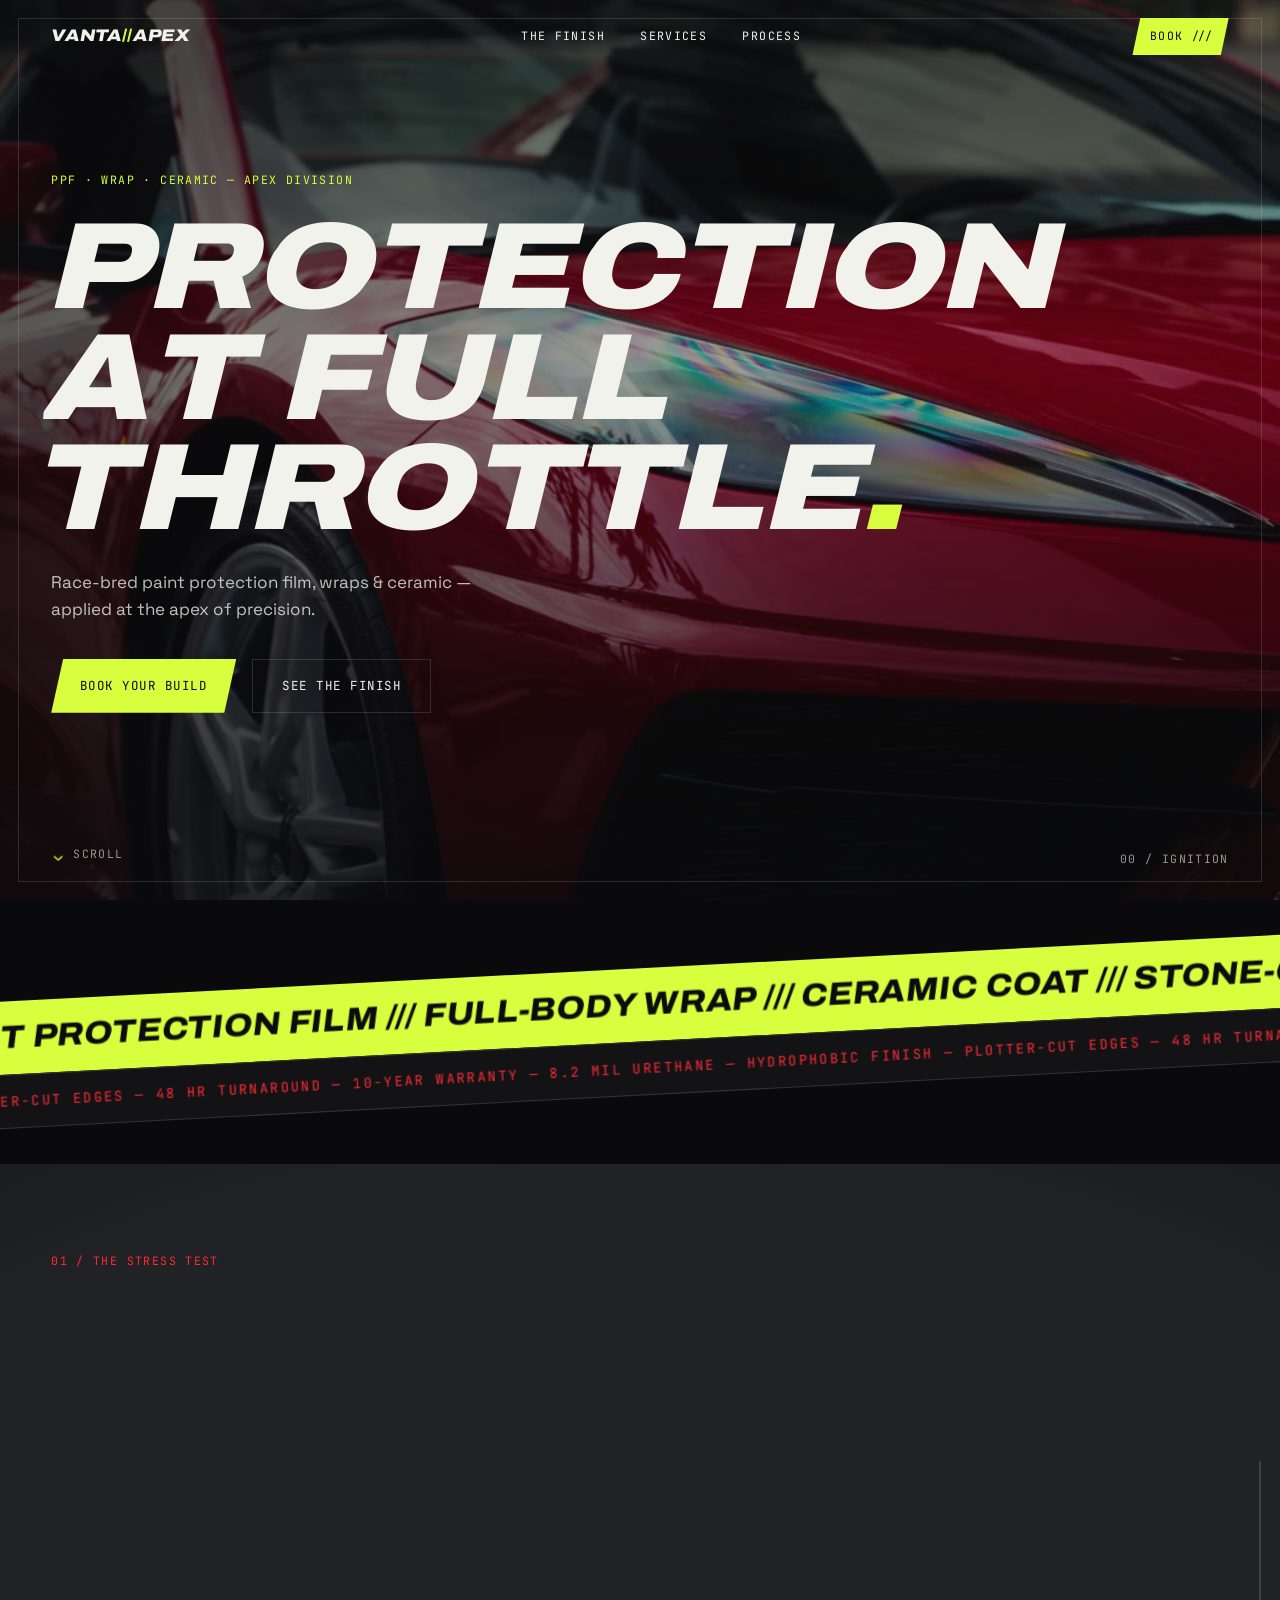
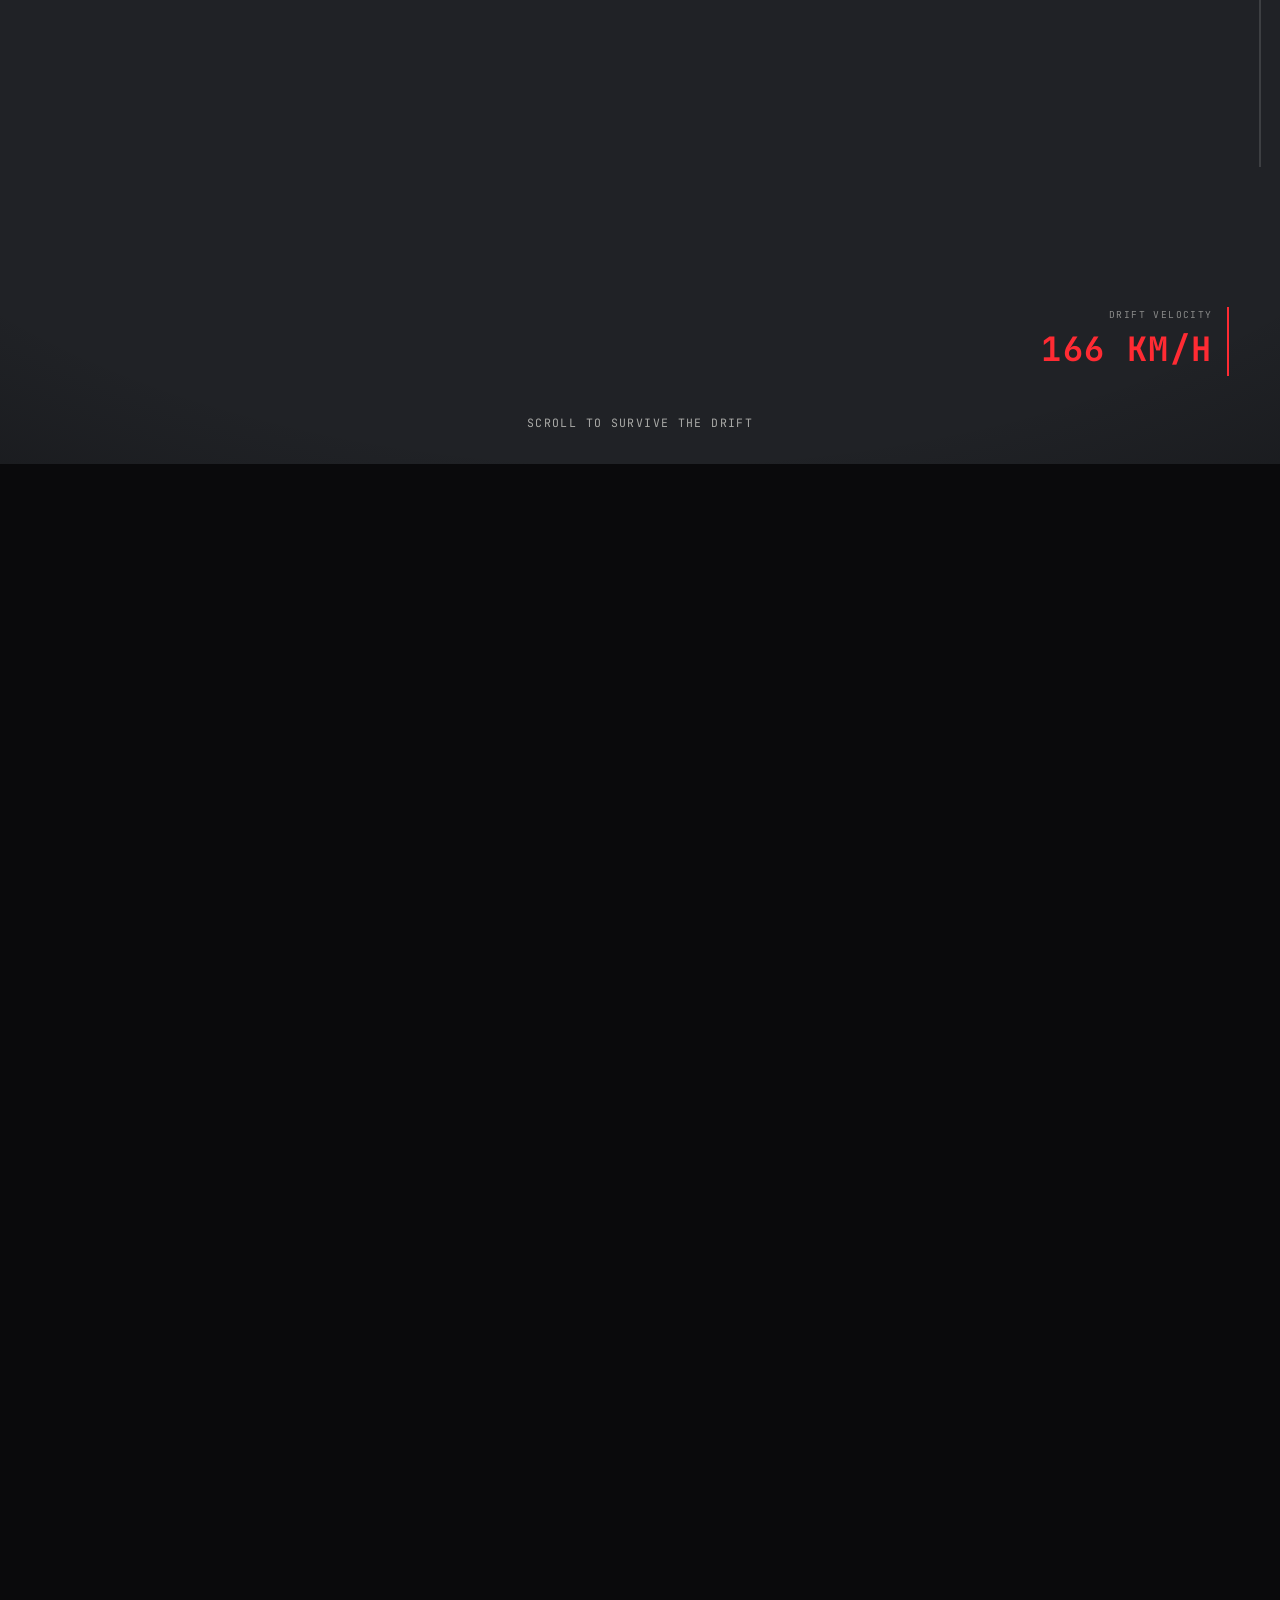
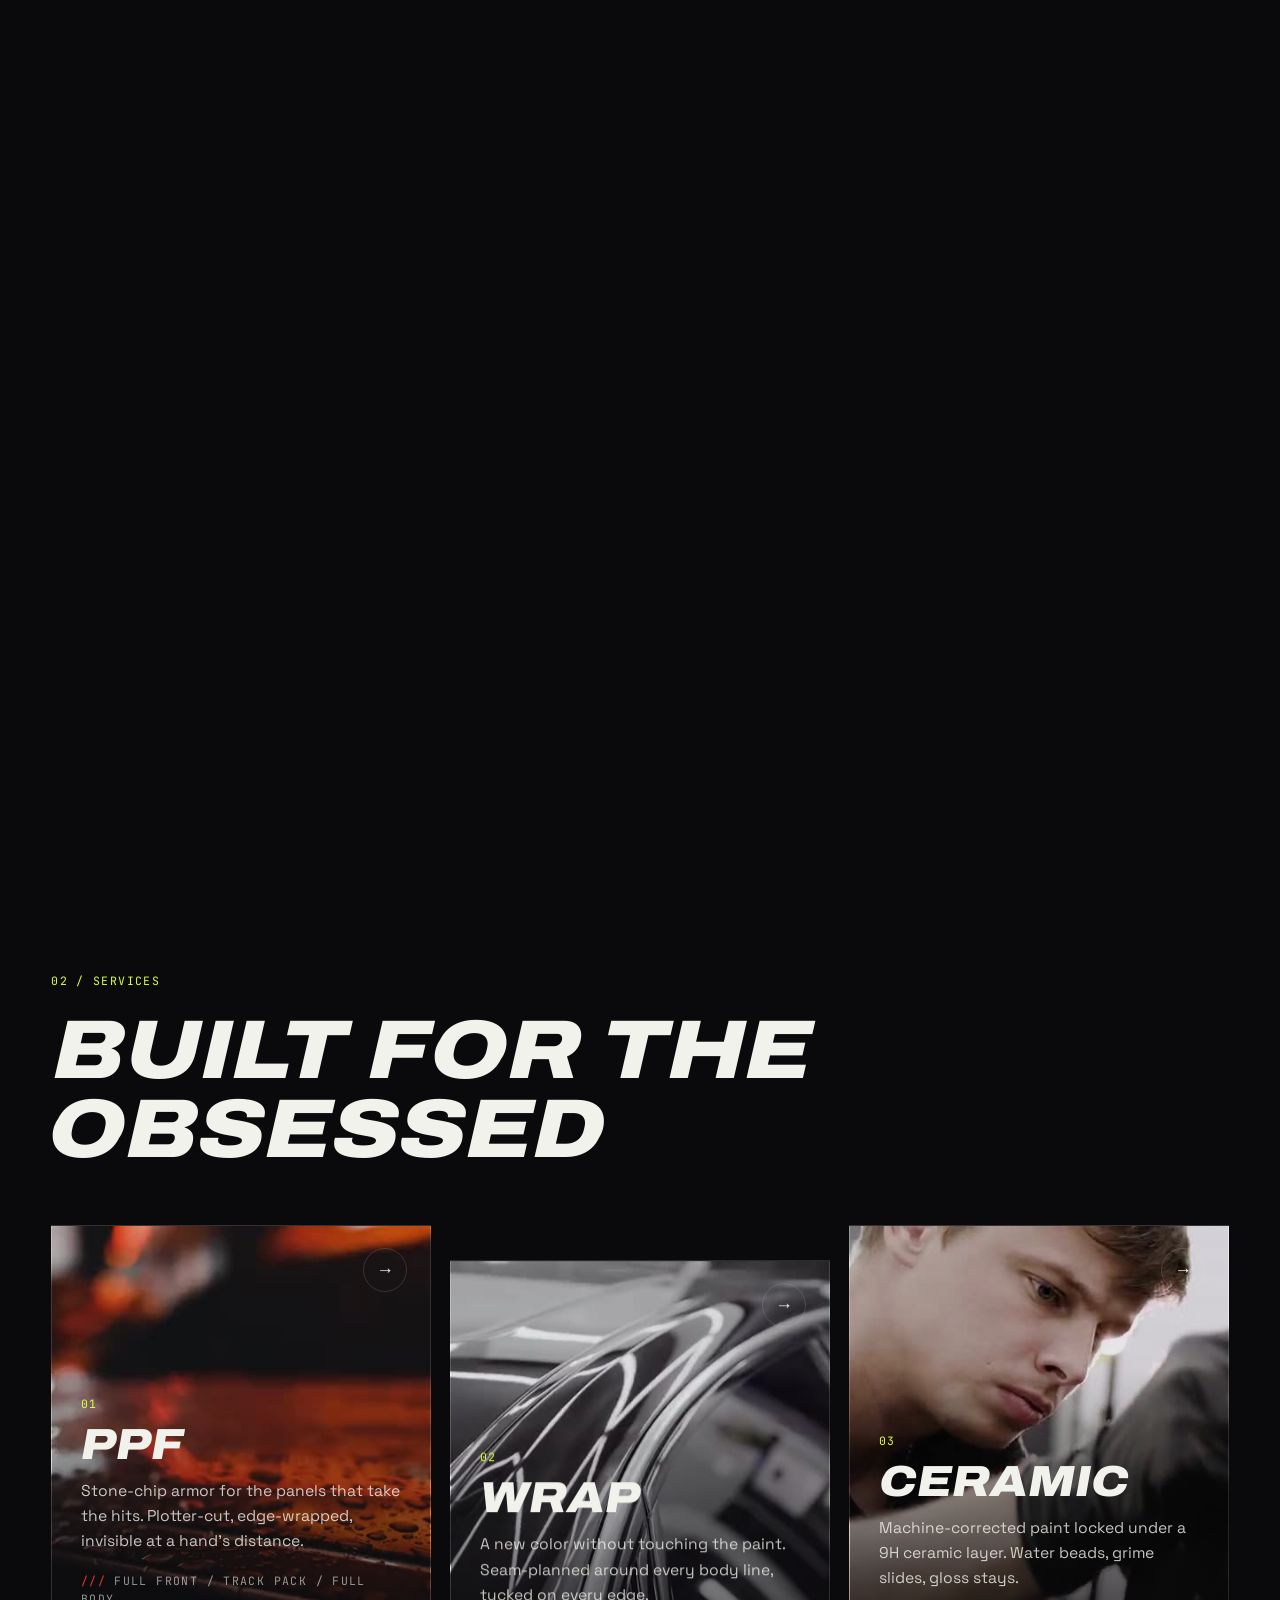
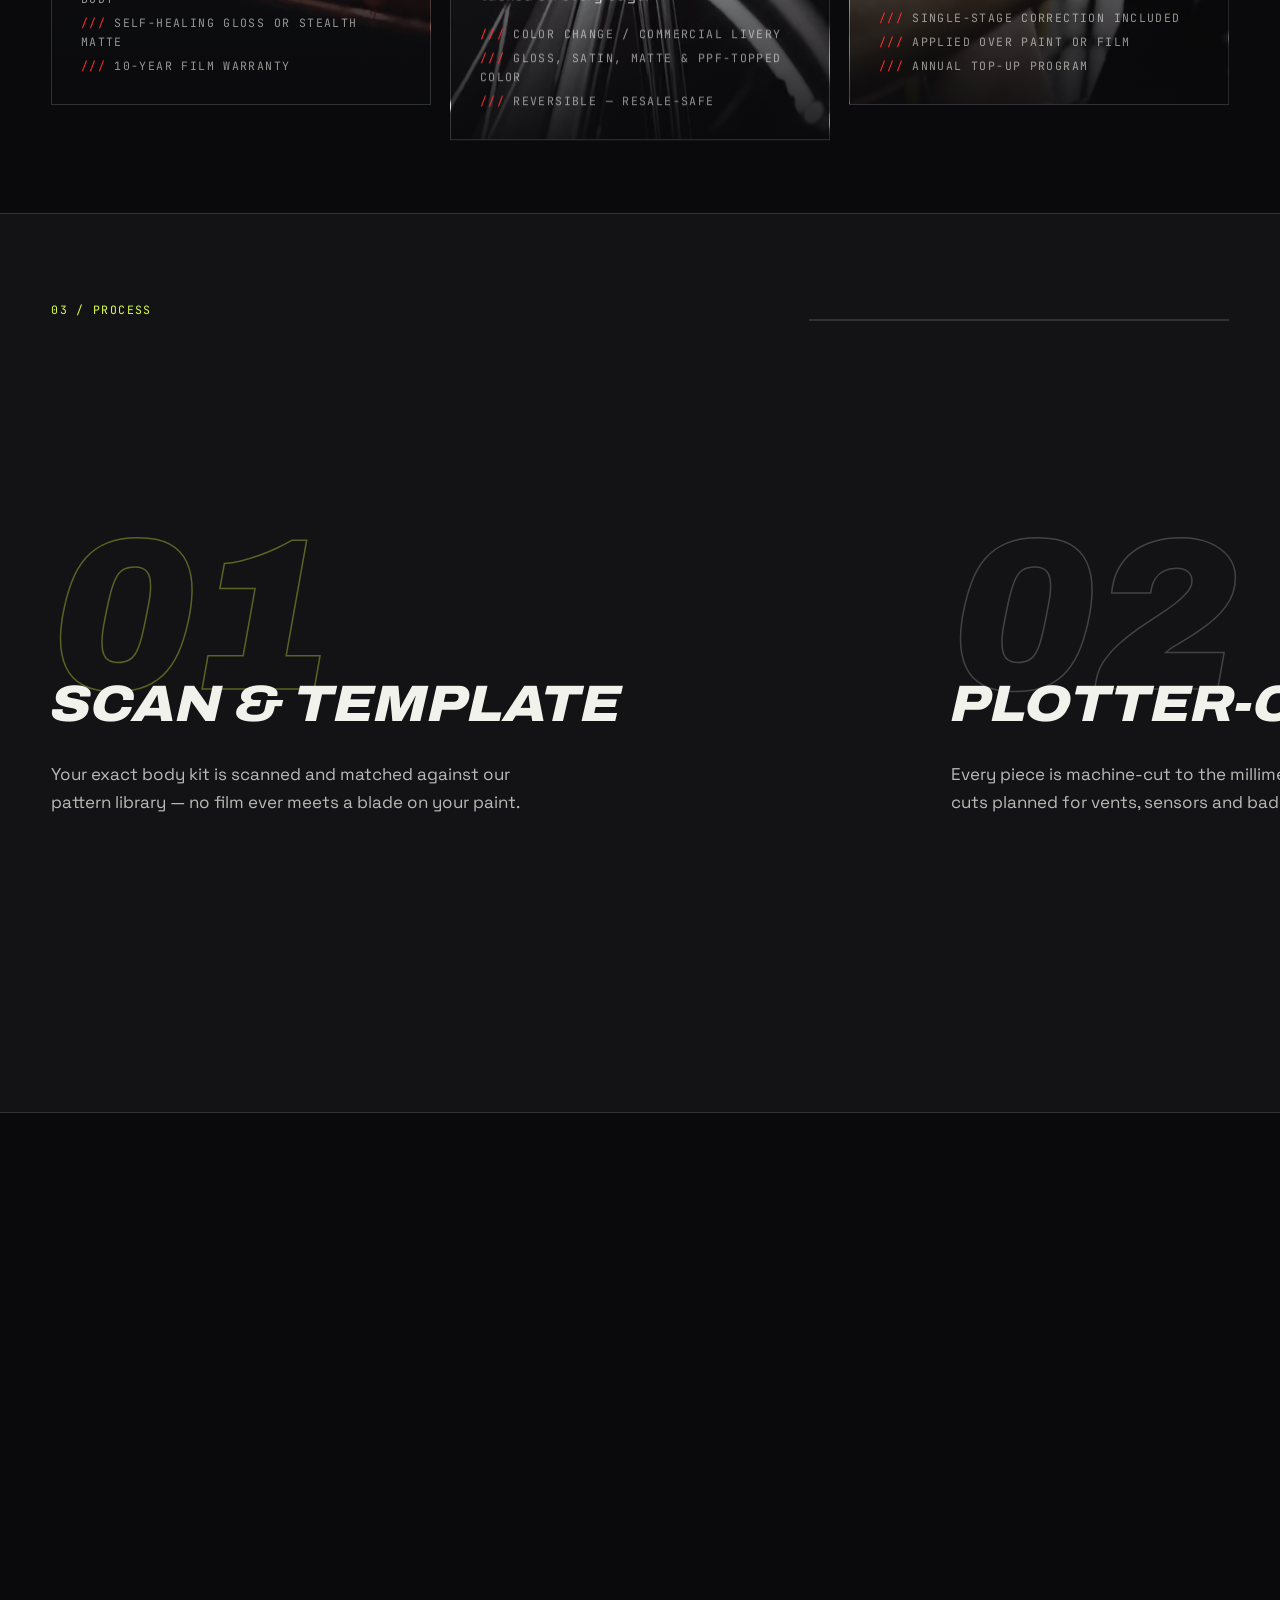
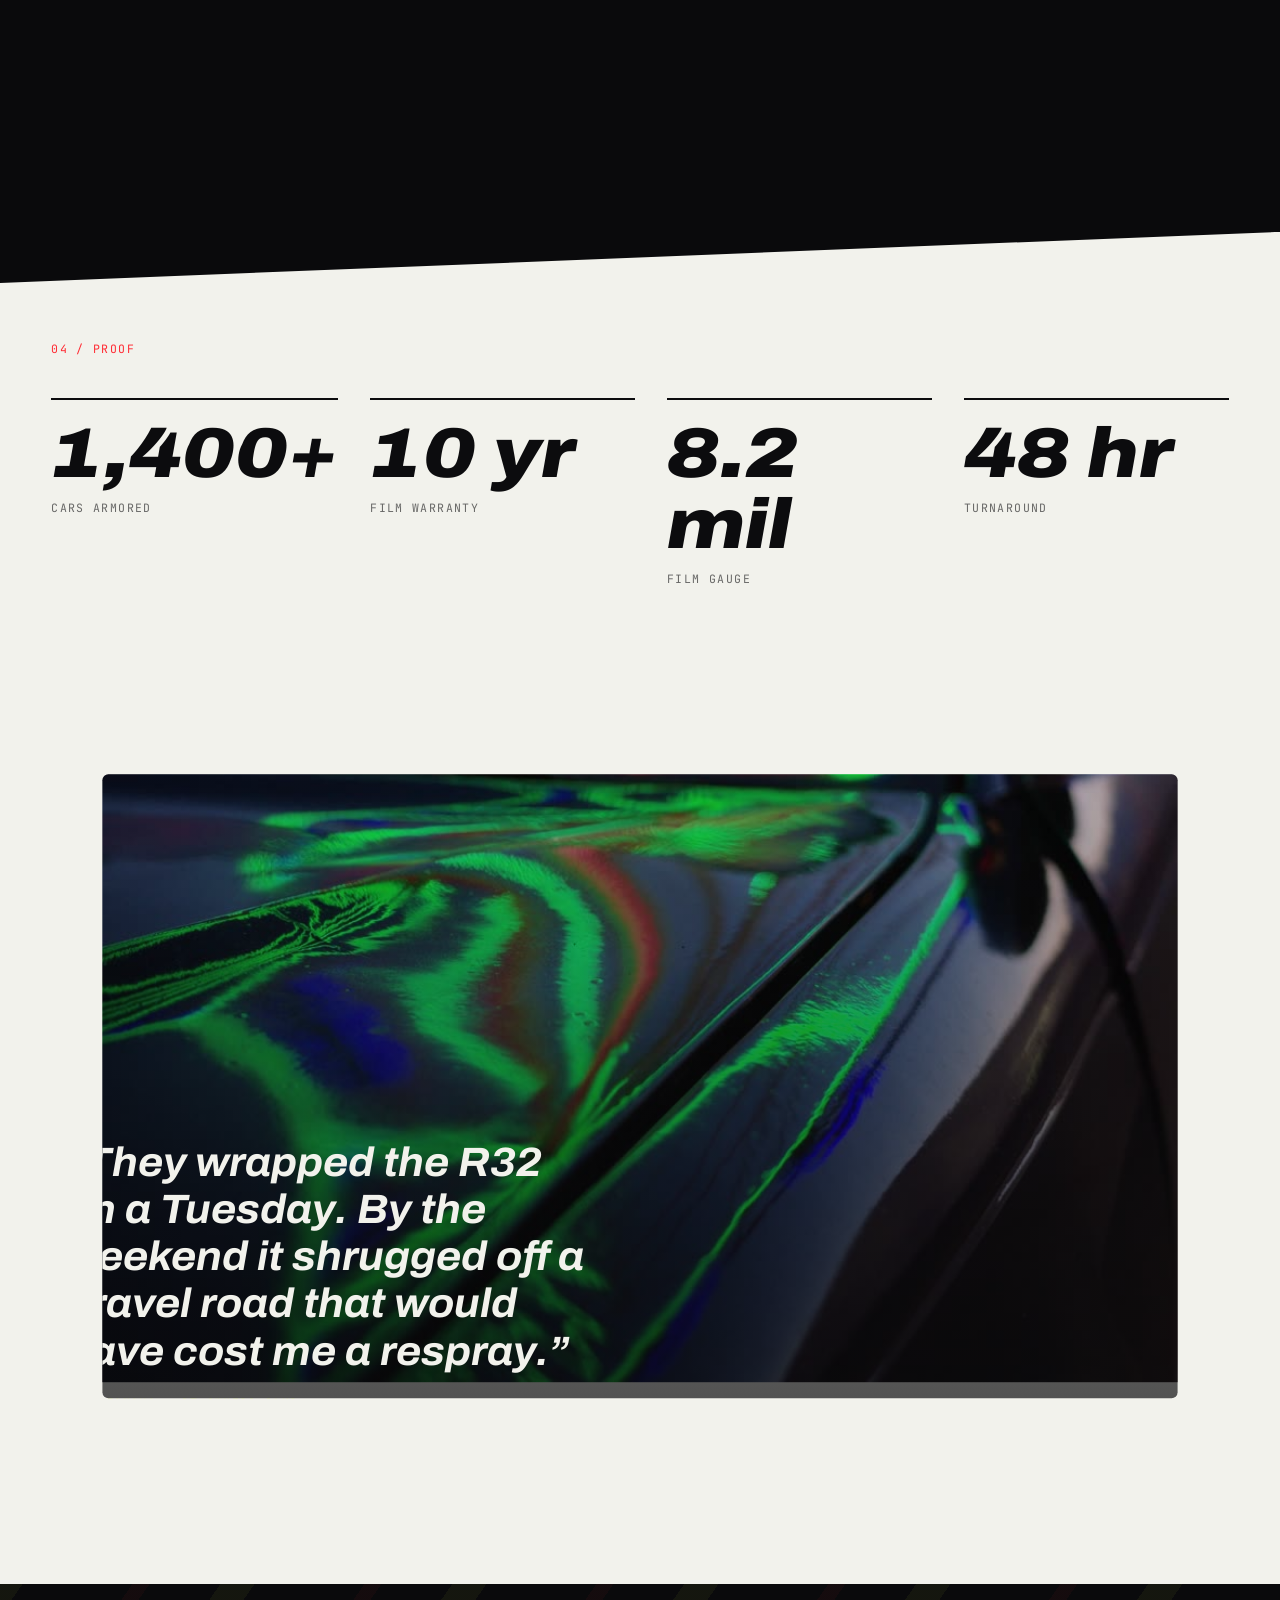
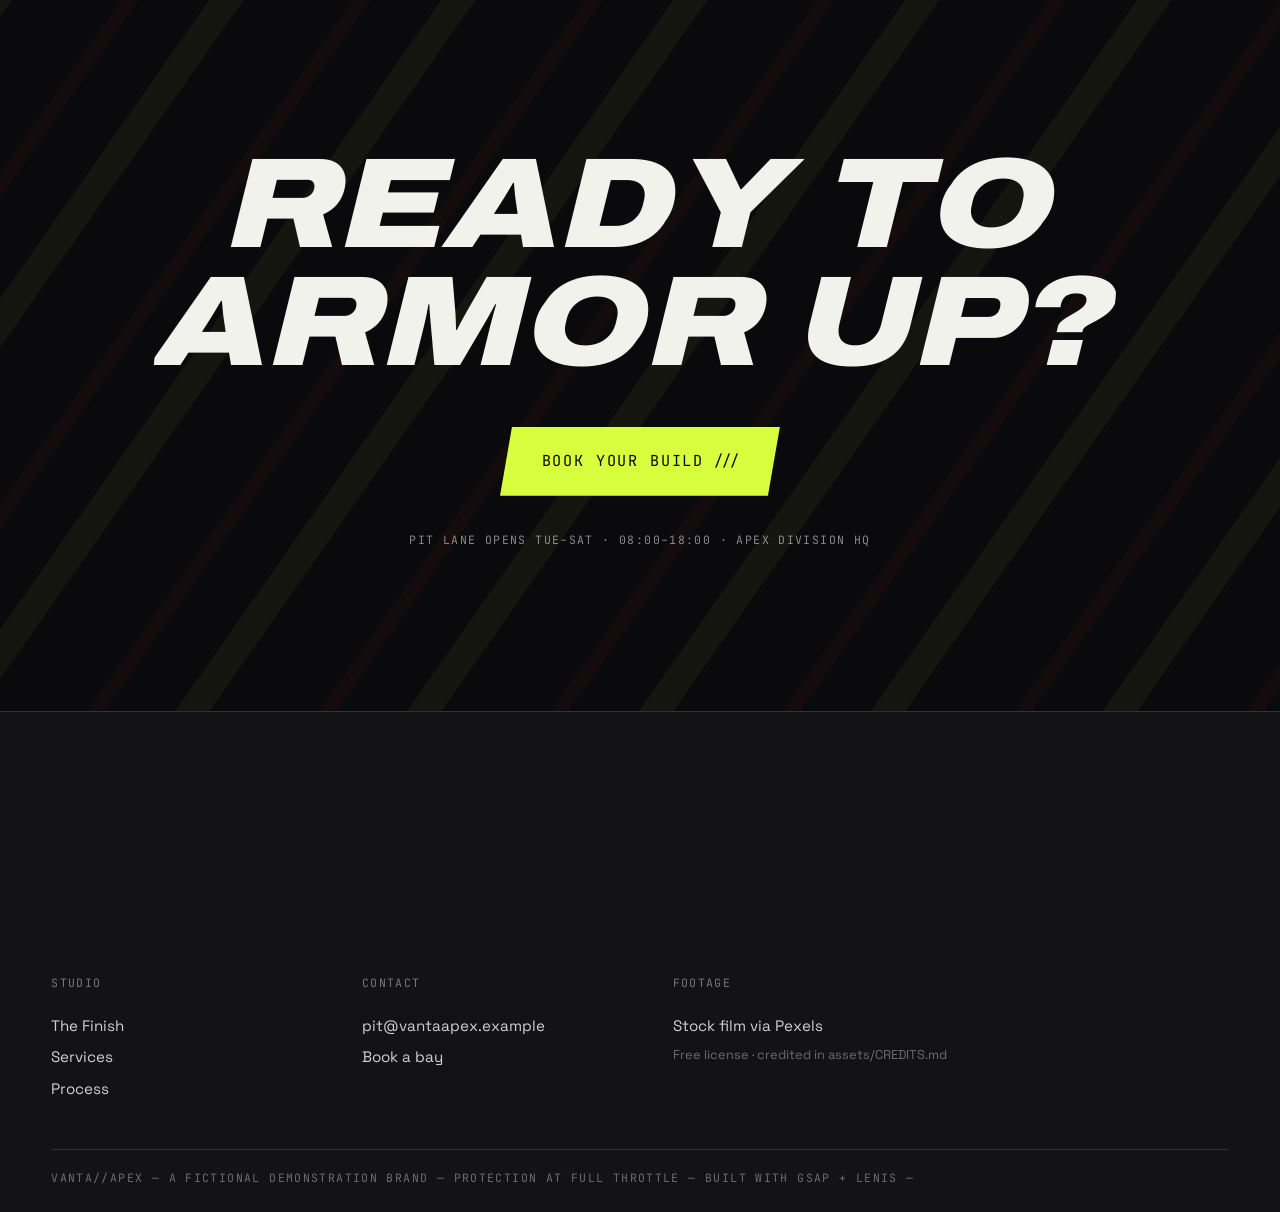
==== commit 49132d1a: "Swap scrub to Pixabay tunnel-drift animation with one-word slam headers THE STRESS TEST section now " ====
--- a/website/index.html
+++ b/website/index.html
@@ -87,11 +87,16 @@
         <img class="finish__poster" src="assets/img/poster-finish.jpg" alt="Neon light reflecting off film-protected black bodywork">
         <div class="finish__vignette" aria-hidden="true"></div>
 
+        <div class="finish__speedlines finish__speedlines--l" id="speedlinesL"></div>
+        <div class="finish__speedlines finish__speedlines--r" id="speedlinesR"></div>
+
         <div class="finish__hud" aria-hidden="true">
-          <div class="finish__index mono">01 / THE FINISH</div>
+          <div class="finish__index mono">01 / THE STRESS TEST</div>
           <div class="finish__phase">
-            <span class="finish__word finish__word--a" id="wordExposed">Exposed</span>
-            <span class="finish__word finish__word--b" id="wordArmored">Armored</span>
+            <span class="finish__word" data-word style="--wc:#FF2B33">Speed</span>
+            <span class="finish__word" data-word style="--wc:#FF2BD6">Slide</span>
+            <span class="finish__word" data-word style="--wc:#F2F2EC">Smoke</span>
+            <span class="finish__word finish__word--fill" data-word style="--wc:#D8FF3E">Armored</span>
           </div>
           <div class="finish__callout finish__callout--1 mono" data-callout>
             <i></i>8.2 mil optical urethane
@@ -102,8 +107,12 @@
           <div class="finish__callout finish__callout--3 mono" data-callout>
             <i></i>Hydrophobic, edge-sealed
           </div>
+          <div class="finish__telemetry mono">
+            <span class="finish__tel-label">DRIFT VELOCITY</span>
+            <span class="finish__tel-value"><span id="kmh">000</span> km/h</span>
+          </div>
           <div class="finish__rail"><span id="finishRail"></span></div>
-          <div class="finish__hint mono">Scroll to seal the film</div>
+          <div class="finish__hint mono">Scroll to survive the drift</div>
         </div>
       </div>
     </section>
--- a/website/css/main.css
+++ b/website/css/main.css
@@ -272,8 +272,8 @@
   position: relative;
   height: 100svh;
   overflow: clip;
-  /* accent swaps from magenta to volt as film "seals" — driven by JS */
-  --phase: var(--neon);
+  /* accent swaps from signal red to volt as the car "arrives" — driven by JS */
+  --phase: var(--signal);
 }
 .finish__canvas, .finish__poster {
   position: absolute; inset: 0;
@@ -298,17 +298,59 @@
 .finish__word {
   grid-area: 1 / 1;
   font-family: var(--font-display);
-  font-weight: 880; font-style: italic; font-stretch: 120%;
-  text-transform: uppercase;
-  font-size: clamp(3.5rem, 14vw, 12rem);
+  font-weight: 900; font-style: italic; font-stretch: 122%;
+  text-transform: uppercase;
+  font-size: clamp(3.4rem, 13vw, 11rem);
   line-height: 1;
   letter-spacing: 0.01em;
   color: transparent;
-  -webkit-text-stroke: 1.5px var(--phase);
-  transition: -webkit-text-stroke-color 0.5s;
-  opacity: 0.9;
-}
-.finish__word--b { opacity: 0; }
+  -webkit-text-stroke: 2px var(--wc, var(--phase));
+  opacity: 0;
+  will-change: transform, opacity;
+}
+.finish__word--fill {
+  color: var(--wc);
+  -webkit-text-stroke: 0;
+  text-shadow: 0 0 60px rgba(216, 255, 62, 0.35);
+}
+
+/* vertical speed-line streaks that rush past while scrubbing */
+.finish__speedlines {
+  position: absolute; top: -100%; bottom: -100%;
+  width: clamp(40px, 7vw, 110px);
+  background: repeating-linear-gradient(
+    180deg,
+    transparent 0 90px,
+    rgba(242, 242, 236, 0.16) 90px 96px,
+    transparent 96px 210px,
+    rgba(216, 255, 62, 0.28) 210px 213px,
+    transparent 213px 340px,
+    rgba(255, 43, 51, 0.2) 340px 344px,
+    transparent 344px 470px
+  );
+  opacity: 0;
+  will-change: transform, opacity;
+  pointer-events: none;
+}
+.finish__speedlines--l { left: clamp(0.5rem, 2vw, 2rem); transform: skewX(6deg); }
+.finish__speedlines--r { right: clamp(0.5rem, 2vw, 2rem); transform: skewX(-6deg); }
+
+.finish__telemetry {
+  position: absolute; bottom: 5.5rem; right: var(--gutter);
+  text-align: right;
+  border-right: 2px solid var(--phase);
+  padding-right: 0.9rem;
+  transition: border-color 0.5s;
+}
+.finish__tel-label { display: block; color: rgba(242,242,236,0.5); font-size: 0.6rem; }
+.finish__tel-value {
+  display: block;
+  font-family: var(--font-mono); font-weight: 700;
+  font-size: clamp(1.3rem, 3vw, 2.1rem);
+  color: var(--phase);
+  transition: color 0.5s;
+  font-variant-numeric: tabular-nums;
+}
 .finish__callout {
   position: absolute;
   display: flex; align-items: center; gap: 0.7rem;
@@ -654,9 +696,10 @@
 .reduced-motion .preloader { display: none; }
 .reduced-motion .finish__canvas { display: none; }
 .reduced-motion .finish__poster { display: block; }
-.reduced-motion .finish__word--b { opacity: 0.9; }
-.reduced-motion .finish__word--a { opacity: 0; }
+.reduced-motion .finish__word--fill { opacity: 0.95; }
 .reduced-motion .finish__callout { opacity: 1; }
-.reduced-motion .finish__hint { display: none; }
+.reduced-motion .finish__hint,
+.reduced-motion .finish__speedlines,
+.reduced-motion .finish__telemetry { display: none; }
 .reduced-motion .cursor, .reduced-motion .cursor-ring { display: none; }
 .reduced-motion .cta__stripes { animation: none; }
